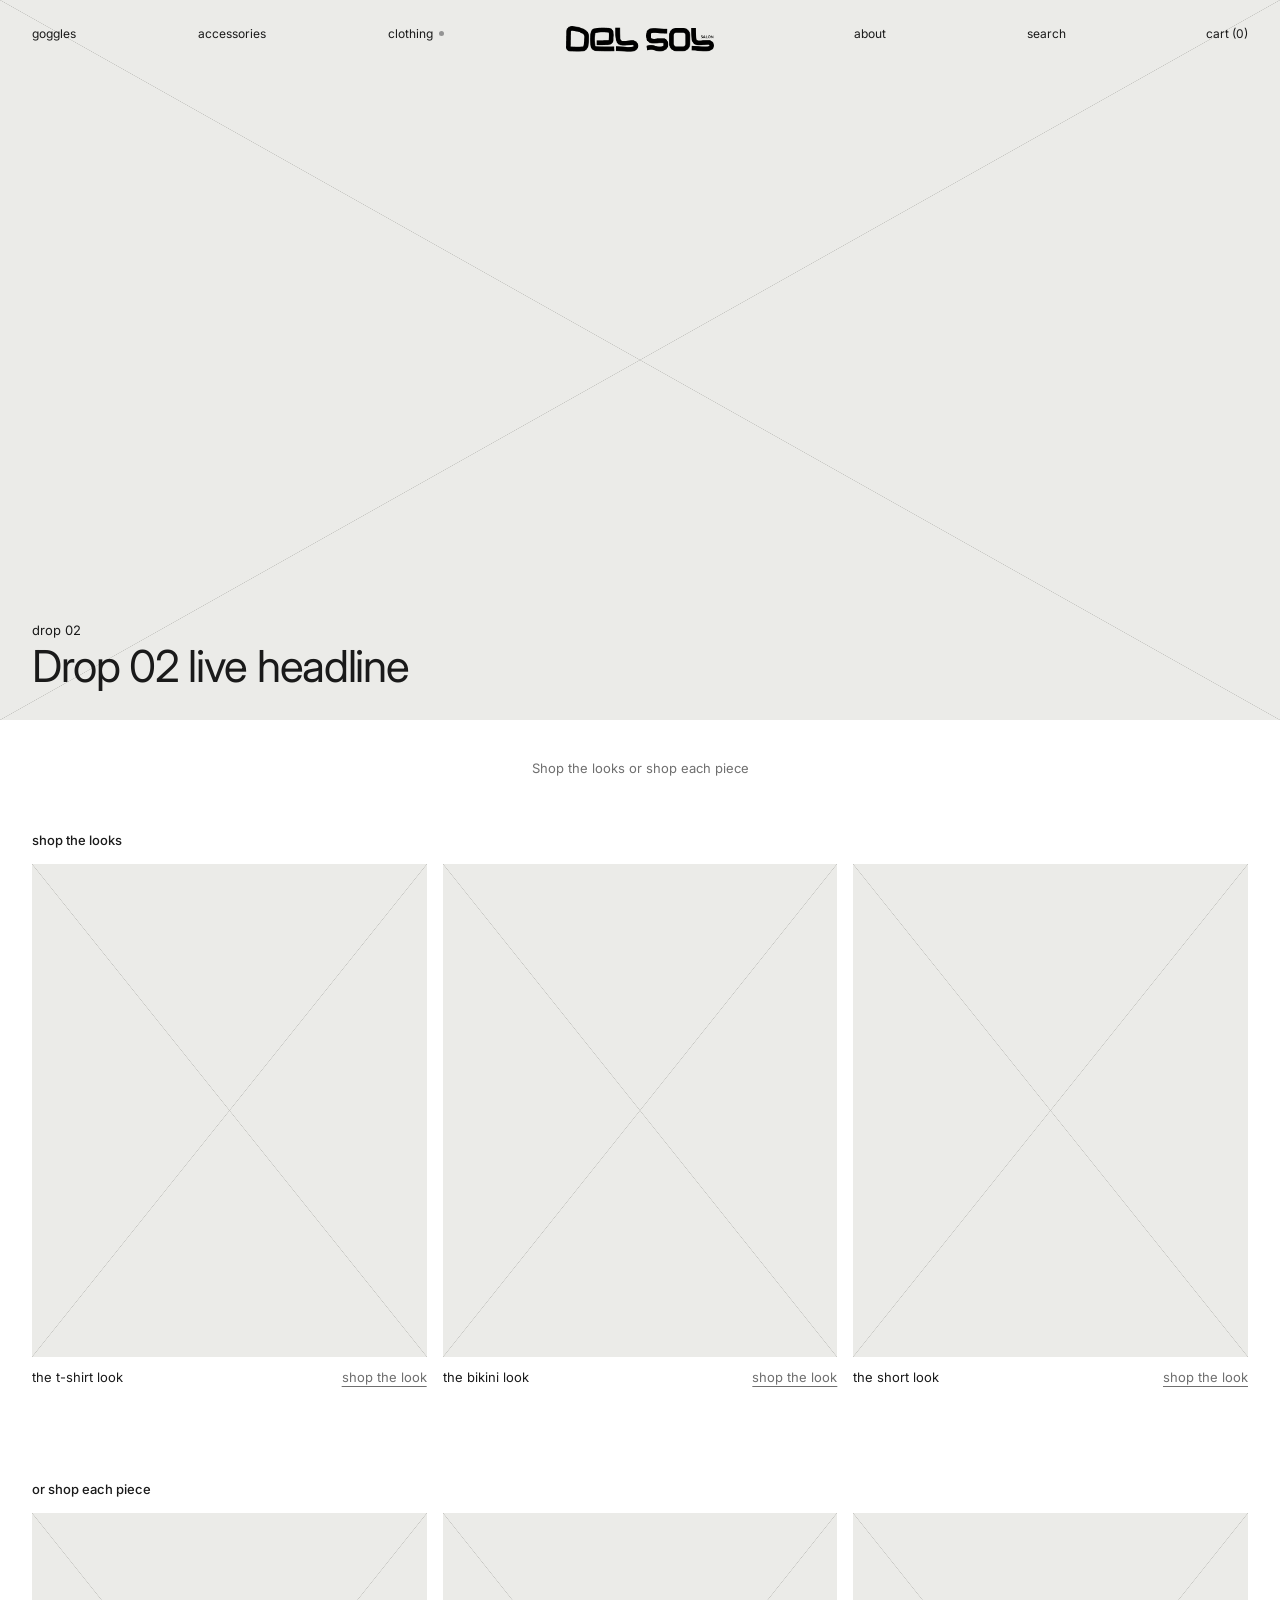
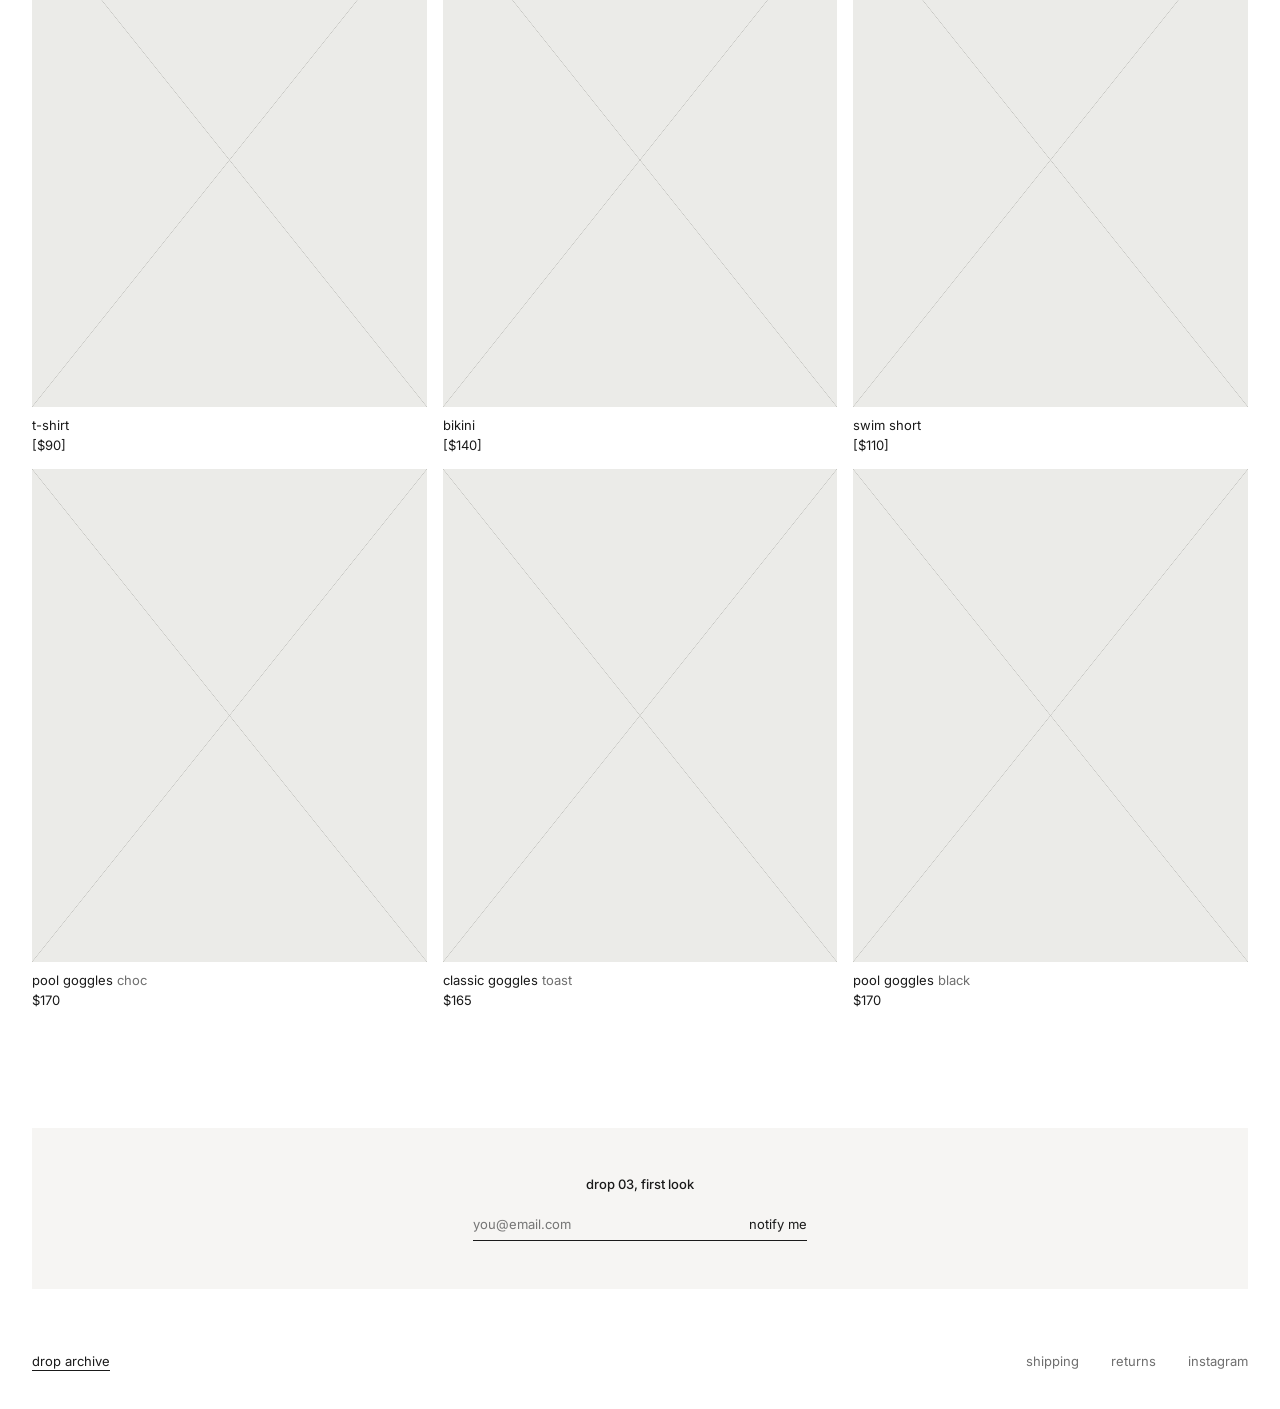
==== index.html @ ba8f9ead "Del Sol drop prototype Co-Authored-By: Claude Opus 5.5 <noreply@anthropic.com> Claude-Session: https" ====
<!doctype html>
<html lang="en">
<head>
<meta charset="utf-8">
<meta name="viewport" content="width=device-width, initial-scale=1">
<meta name="robots" content="noindex, nofollow">
<title>Del Sol · Drop 02</title>
<link rel="icon" href="logo.png">
<link href="https://fonts.googleapis.com/css2?family=Inter:wght@400;500&display=swap" rel="stylesheet">
<link rel="stylesheet" href="site.css">
</head>
<body>
<div class="gate"><img src="logo.png" alt="Del Sol"><span>view on desktop</span></div>
<div class="site" style="position: relative">

<header class="over">
<div class="nav">
<div class="side">
<div class="dd"><button type="button" aria-expanded="false">goggles</button>
<div class="menu"><span>all</span><span>classic</span><span>pool</span><span>surf</span></div></div>
<span>accessories</span>
<div class="dd"><button type="button" aria-expanded="false">clothing <span class="dot"></span></button>
<div class="menu"><a href="index.html">drop 02 <span class="muted">live now</span></a><span class="inactive" aria-disabled="true">drop 01</span><a href="archive.html">archive</a></div></div>
<span aria-hidden="true"></span>
</div>
<span class="logo"><img src="logo.png" alt="Del Sol"></span>
<div class="side"><span aria-hidden="true"></span><span>about</span><span>search</span><span>cart (<span data-bag>0</span>)</span></div>
</div>
</header>

<main>
<section style="position: relative">
<div class="ph" style="height: 720px"></div>
<div style="position: absolute; left: 32px; bottom: 32px; display: flex; flex-direction: column; gap: 6px">
<span>drop 02</span>
<span style="font-size: 44px; letter-spacing: -0.03em; line-height: 1">Drop 02 live headline</span>
</div>
</section>

<p class="muted" style="text-align: center; margin: 40px 16px 56px">Shop the looks or shop each piece</p>

<section class="pad">
<h2 style="margin-bottom: 16px">shop the looks</h2>
<div class="grid3">
<a href="look.html" class="card" style="gap: 8px"><div class="ph" style="aspect-ratio: 4 / 5"></div><div class="row" style="margin-top: 4px"><span>the t-shirt look</span><span class="muted u">shop the look</span></div></a>
<a href="look.html" class="card" style="gap: 8px"><div class="ph" style="aspect-ratio: 4 / 5"></div><div class="row" style="margin-top: 4px"><span>the bikini look</span><span class="muted u">shop the look</span></div></a>
<a href="look.html" class="card" style="gap: 8px"><div class="ph" style="aspect-ratio: 4 / 5"></div><div class="row" style="margin-top: 4px"><span>the short look</span><span class="muted u">shop the look</span></div></a>
</div>
</section>

<section class="pad" style="padding-top: 96px">
<h2 style="margin-bottom: 16px">or shop each piece</h2>
<div class="grid3">
<a href="piece.html" class="card"><div class="ph" style="aspect-ratio: 4 / 5; margin-bottom: 6px"></div><span>t-shirt</span><span>[$90]</span></a>
<a href="piece.html" class="card"><div class="ph" style="aspect-ratio: 4 / 5; margin-bottom: 6px"></div><span>bikini</span><span>[$140]</span></a>
<a href="piece.html" class="card"><div class="ph" style="aspect-ratio: 4 / 5; margin-bottom: 6px"></div><span>swim short</span><span>[$110]</span></a>
<a href="piece.html" class="card"><div class="ph" style="aspect-ratio: 4 / 5; margin-bottom: 6px"></div><span>pool goggles <span class="muted">choc</span></span><span>$170</span></a>
<a href="piece.html" class="card"><div class="ph" style="aspect-ratio: 4 / 5; margin-bottom: 6px"></div><span>classic goggles <span class="muted">toast</span></span><span>$165</span></a>
<a href="piece.html" class="card"><div class="ph" style="aspect-ratio: 4 / 5; margin-bottom: 6px"></div><span>pool goggles <span class="muted">black</span></span><span>$170</span></a>
</div>
</section>

<section class="signup" style="margin: 120px 32px 0">
<span style="font-weight: 500">drop 03, first look</span>
<form data-notify>
<input type="email" aria-label="email" placeholder="you@email.com" required>
<button type="submit">notify me</button>
</form>
</section>
</main>

<footer>
<a href="archive.html" class="u">drop archive</a>
<div class="links"><span>shipping</span><span>returns</span><span>instagram</span></div>
</footer>
</div>
<script src="site.js"></script>
</body>
</html>
---- site.css ----
*{box-sizing:border-box}
[hidden]{display:none !important}
body{margin:0;background:#ffffff;font-family:Inter,system-ui,sans-serif;font-size:13px;color:#1a1a1a}
a{color:#1a1a1a;text-decoration:none}a:hover{color:#6f6f6f}
button{font:inherit;color:inherit;background:none;border:0;padding:0;cursor:pointer}
h2{font-size:13px;font-weight:500;margin:0}
.muted{color:#6f6f6f}
.inactive{color:#8a8a8a;cursor:not-allowed}
.u{text-decoration:underline;text-underline-offset:4px}

/* desktop-only gate */
.gate{display:none;min-height:100vh;flex-direction:column;align-items:center;justify-content:center;gap:20px;padding:24px;text-align:center}
.gate img{height:22px;width:auto}
@media (max-width:900px){.site{display:none}.gate{display:flex}}

/* placeholders: grey box with a cross */
.ph{display:block;background:linear-gradient(to top right,transparent calc(50% - .5px),#c4c4c0 50%,transparent calc(50% + .5px)),linear-gradient(to bottom right,transparent calc(50% - .5px),#c4c4c0 50%,transparent calc(50% + .5px)),#ebebe8}
.ph.dim{opacity:.7}

/* nav */
header{position:relative;z-index:5;font-size:12px}
header.over{position:absolute;top:0;left:0;right:0}
header.grey{background:#f6f5f3}
.nav{display:grid;grid-template-columns:minmax(0,1fr) auto minmax(0,1fr);align-items:start;padding:26px 32px}
.nav .side{display:flex;justify-content:space-between;align-items:flex-start}
.nav .logo{display:block;line-height:0}
.nav .logo img{height:26px;width:auto;display:block}
.dd{position:relative}
.dd>button{display:flex;align-items:center;gap:6px}
.dd .dot{width:5px;height:5px;border-radius:50%;background:#949494}
.dd .menu{display:none;position:absolute;top:100%;left:0;padding-top:6px;flex-direction:column;gap:4px;white-space:nowrap}
.dd.open .menu{display:flex}

/* layout */
.pad{padding-left:32px;padding-right:32px}
.grid3{display:grid;grid-template-columns:repeat(3,minmax(0,1fr));gap:16px}
.grid2{display:grid;grid-template-columns:repeat(2,minmax(0,1fr));gap:16px}
.card{display:flex;flex-direction:column;gap:4px}
footer{display:flex;justify-content:space-between;flex-wrap:wrap;gap:24px;padding:64px 32px 40px;color:#6f6f6f}
footer .links{display:flex;gap:32px}

/* sign-up */
.signup{background:#f6f5f3;display:flex;flex-direction:column;align-items:center;gap:16px;text-align:center;padding:48px 16px}
.signup form{display:flex;align-items:flex-end}
.signup input{font:inherit;width:260px;border:0;border-bottom:1px solid #1a1a1a;background:transparent;padding:8px 0;outline:none}
.signup button{padding:8px 0 8px 16px;border-bottom:1px solid #1a1a1a;white-space:nowrap}

/* product controls */
.row{display:flex;justify-content:space-between;align-items:center}
.sizes{display:flex;gap:8px}
.sizes button{padding:8px 6px;text-underline-offset:6px}
.sizes button[aria-pressed="true"]{text-decoration:underline}
.swatches{display:flex;gap:6px}
.swatches button{width:32px;height:32px;display:flex;align-items:center;justify-content:center}
.swatches span{width:16px;height:16px;display:block}
.swatches button[aria-pressed="true"] span{box-shadow:0 0 0 2px #fff,0 0 0 3px #1a1a1a}
.line-btn{border-bottom:1px solid #1a1a1a;padding:12px 0}
.solid-btn{height:48px;background:#3b2a20;color:#fff;width:100%}
.solid-btn:hover{background:#2c1f17}
.msg{color:#9a3b1e}
.msg.ok{color:#1a1a1a}
.option{display:flex;justify-content:space-between;align-items:center;min-height:48px;padding:0 16px;border:1px solid #dddddd;background:#fff;width:100%;text-align:left}
.option[aria-pressed="true"]{border-color:#1a1a1a}
details{border-top:1px solid #e4e4e4}
summary{cursor:pointer;padding:14px 0}
details p{margin:0 0 14px;color:#6f6f6f}

/* bag drawer */
.drawer{display:none;position:fixed;top:0;right:0;bottom:0;width:400px;background:#fff;border-left:1px solid #e4e4e4;box-shadow:-12px 0 32px rgba(0,0,0,.06);padding:24px 28px;flex-direction:column;gap:20px;z-index:20}
.drawer.open{display:flex}
.drawer .line{display:grid;grid-template-columns:72px minmax(0,1fr) auto;gap:14px;padding-bottom:16px;border-bottom:1px solid #eee}
.drawer .line .ph{height:90px}
.drawer .foot{margin-top:auto;display:flex;flex-direction:column;gap:12px}
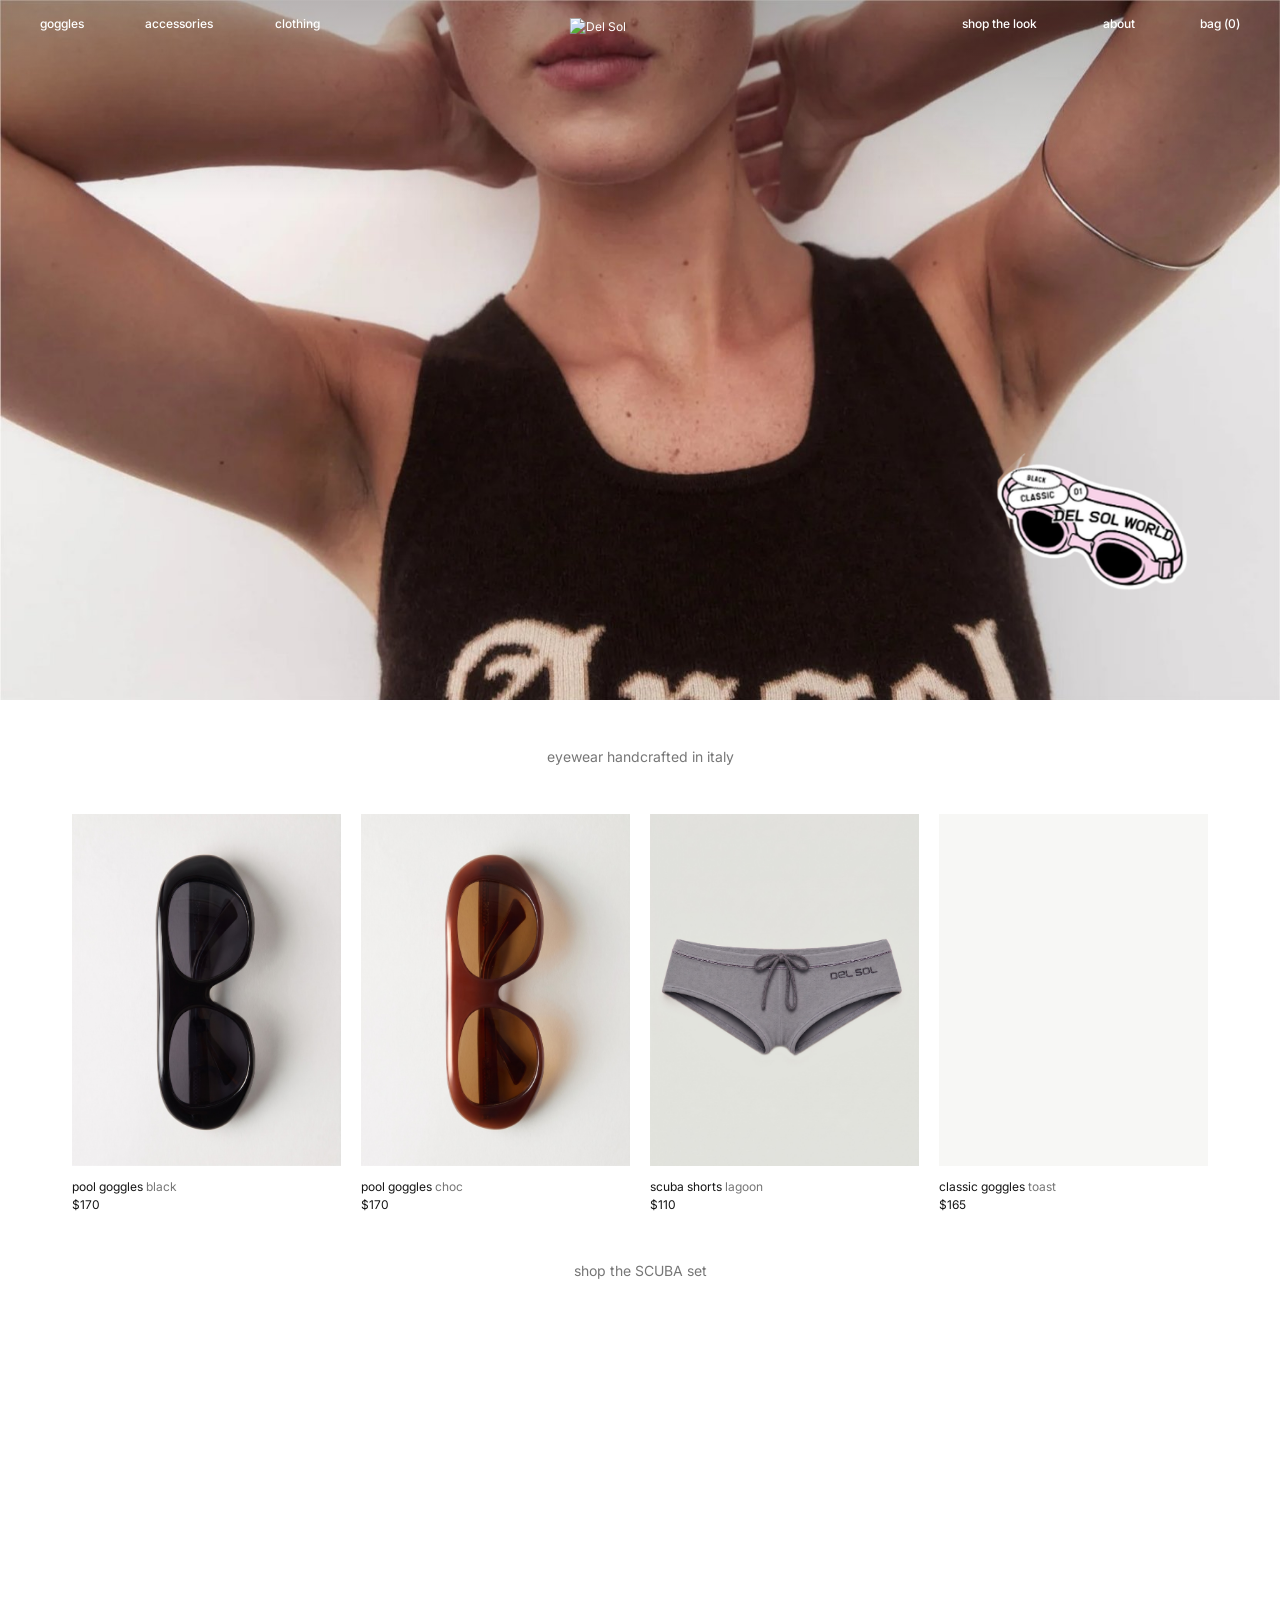
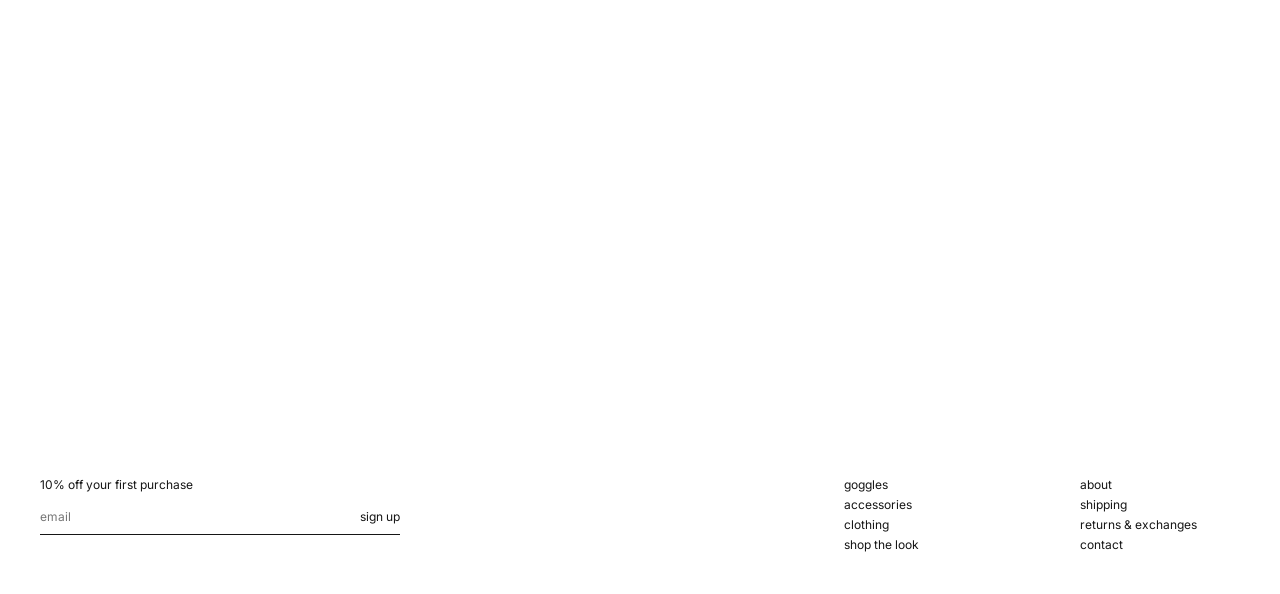
==== commit d1a3a03e: "Del Sol website prototype for review Replaces the drop prototype at the root with the full site prot" ====
--- a/index.html
+++ b/index.html
@@ -1,79 +1,77 @@
 <!doctype html>
 <html lang="en">
 <head>
-<meta charset="utf-8">
-<meta name="viewport" content="width=device-width, initial-scale=1">
-<meta name="robots" content="noindex, nofollow">
-<title>Del Sol · Drop 02</title>
-<link rel="icon" href="logo.png">
-<link href="https://fonts.googleapis.com/css2?family=Inter:wght@400;500&display=swap" rel="stylesheet">
-<link rel="stylesheet" href="site.css">
+  <meta charset="utf-8">
+  <meta name="viewport" content="width=device-width, initial-scale=1">
+  <meta name="robots" content="noindex, nofollow">
+  <title>Del Sol · Prototype</title>
+  <!-- Black mark on light browser tabs, white on dark. -->
+  <link rel="icon" type="image/svg+xml" href="assets/favicon-black.svg">
+  <link rel="icon" type="image/svg+xml" href="assets/favicon-black.svg" media="(prefers-color-scheme: light)">
+  <link rel="icon" type="image/svg+xml" href="assets/favicon-white.svg" media="(prefers-color-scheme: dark)">
+  <link rel="preconnect" href="https://fonts.googleapis.com">
+  <link rel="preconnect" href="https://fonts.gstatic.com" crossorigin>
+  <link href="https://fonts.googleapis.com/css2?family=Inter:wght@400;500&display=swap" rel="stylesheet">
+  <link rel="stylesheet" href="styles.css?v=53">
 </head>
 <body>
-<div class="gate"><img src="logo.png" alt="Del Sol"><span>view on desktop</span></div>
-<div class="site" style="position: relative">
+  <header class="site-header" id="header">
+    <nav class="nav-desktop" aria-label="Main">
+      <div class="nav-left">
+        <div class="nav-dropdown">
+          <a href="#/shop/goggles" class="nav-link">goggles</a>
+          <div class="dropdown-list">
+            <a href="#/shop/goggles">all</a>
+            <a href="#/shop/pool">pool</a>
+            <a href="#/shop/classic">classic</a>
+          </div>
+        </div>
+        <a href="#/shop/accessories" class="nav-link">accessories</a>
+        <a href="#/shop/clothing" class="nav-link">clothing</a>
+      </div>
+      <a href="#/" class="logo" aria-label="Del Sol home"><img class="logo-light" src="https://delsol-salon.com/cdn/shop/files/LogoFFFFFF.png?width=500" alt="Del Sol"><img class="logo-dark" src="https://delsol-salon.com/cdn/shop/t/40/assets/logo.png?width=500" alt="Del Sol"></a>
+      <div class="nav-right">
+        <a href="#/shop/looks" class="nav-link">shop the look</a>
+        <a href="#/about" class="nav-link">about</a>
+        <button class="nav-link cart-toggle" type="button">bag (<span class="cart-count">0</span>)</button>
+      </div>
+    </nav>
+    <nav class="nav-mobile" aria-label="Main">
+      <a href="#/" class="logo" aria-label="Del Sol home"><img class="logo-light" src="https://delsol-salon.com/cdn/shop/files/LogoFFFFFF.png?width=500" alt="Del Sol"><img class="logo-dark" src="https://delsol-salon.com/cdn/shop/t/40/assets/logo.png?width=500" alt="Del Sol"></a>
+      <div class="nav-mobile-right">
+        <button class="nav-link menu-toggle" type="button" aria-expanded="false">menu</button>
+        <button class="nav-link cart-toggle" type="button">bag (<span class="cart-count">0</span>)</button>
+      </div>
+      <div class="mobile-menu" id="mobile-menu">
+        <a href="#/shop/goggles" class="strong">goggles</a>
+        <a href="#/shop/goggles">all</a>
+        <a href="#/shop/pool">pool</a>
+        <a href="#/shop/classic">classic</a>
+        <a href="#/shop/accessories" class="strong">accessories</a>
+        <a href="#/shop/clothing" class="strong">clothing</a>
+        <a href="#/shop/looks" class="strong">shop the look</a>
+        <a href="#/about" class="strong">about</a>
+      </div>
+    </nav>
+  </header>
 
-<header class="over">
-<div class="nav">
-<div class="side">
-<div class="dd"><button type="button" aria-expanded="false">goggles</button>
-<div class="menu"><span>all</span><span>classic</span><span>pool</span><span>surf</span></div></div>
-<span>accessories</span>
-<div class="dd"><button type="button" aria-expanded="false">clothing <span class="dot"></span></button>
-<div class="menu"><a href="index.html">drop 02 <span class="muted">live now</span></a><span class="inactive" aria-disabled="true">drop 01</span><a href="archive.html">archive</a></div></div>
-<span aria-hidden="true"></span>
-</div>
-<span class="logo"><img src="logo.png" alt="Del Sol"></span>
-<div class="side"><span aria-hidden="true"></span><span>about</span><span>search</span><span>cart (<span data-bag>0</span>)</span></div>
-</div>
-</header>
+  <main id="app"></main>
 
-<main>
-<section style="position: relative">
-<div class="ph" style="height: 720px"></div>
-<div style="position: absolute; left: 32px; bottom: 32px; display: flex; flex-direction: column; gap: 6px">
-<span>drop 02</span>
-<span style="font-size: 44px; letter-spacing: -0.03em; line-height: 1">Drop 02 live headline</span>
-</div>
-</section>
+  <footer class="site-footer">
+    <form class="newsletter" id="newsletter">
+      <label for="email">10% off your first purchase</label>
+      <div class="email-field"><input id="email" type="email" placeholder="email" autocomplete="off"><button type="submit">sign up</button></div>
+    </form>
+    <div class="footer-links">
+      <div><a href="#/shop/goggles">goggles</a><a href="#/shop/accessories">accessories</a><a href="#/shop/clothing">clothing</a><a href="#/shop/looks">shop the look</a></div>
+      <div><a href="#/about">about</a><a href="#/about">shipping</a><a href="#/about">returns &amp; exchanges</a><a href="#/about">contact</a></div>
+    </div>
+  </footer>
 
-<p class="muted" style="text-align: center; margin: 40px 16px 56px">Shop the looks or shop each piece</p>
+  <div class="drawer-scrim" id="scrim"></div>
+  <aside class="cart-drawer" id="cart" aria-label="Cart" aria-hidden="true"></aside>
+  <div class="toast" id="toast" role="status"></div>
 
-<section class="pad">
-<h2 style="margin-bottom: 16px">shop the looks</h2>
-<div class="grid3">
-<a href="look.html" class="card" style="gap: 8px"><div class="ph" style="aspect-ratio: 4 / 5"></div><div class="row" style="margin-top: 4px"><span>the t-shirt look</span><span class="muted u">shop the look</span></div></a>
-<a href="look.html" class="card" style="gap: 8px"><div class="ph" style="aspect-ratio: 4 / 5"></div><div class="row" style="margin-top: 4px"><span>the bikini look</span><span class="muted u">shop the look</span></div></a>
-<a href="look.html" class="card" style="gap: 8px"><div class="ph" style="aspect-ratio: 4 / 5"></div><div class="row" style="margin-top: 4px"><span>the short look</span><span class="muted u">shop the look</span></div></a>
-</div>
-</section>
-
-<section class="pad" style="padding-top: 96px">
-<h2 style="margin-bottom: 16px">or shop each piece</h2>
-<div class="grid3">
-<a href="piece.html" class="card"><div class="ph" style="aspect-ratio: 4 / 5; margin-bottom: 6px"></div><span>t-shirt</span><span>[$90]</span></a>
-<a href="piece.html" class="card"><div class="ph" style="aspect-ratio: 4 / 5; margin-bottom: 6px"></div><span>bikini</span><span>[$140]</span></a>
-<a href="piece.html" class="card"><div class="ph" style="aspect-ratio: 4 / 5; margin-bottom: 6px"></div><span>swim short</span><span>[$110]</span></a>
-<a href="piece.html" class="card"><div class="ph" style="aspect-ratio: 4 / 5; margin-bottom: 6px"></div><span>pool goggles <span class="muted">choc</span></span><span>$170</span></a>
-<a href="piece.html" class="card"><div class="ph" style="aspect-ratio: 4 / 5; margin-bottom: 6px"></div><span>classic goggles <span class="muted">toast</span></span><span>$165</span></a>
-<a href="piece.html" class="card"><div class="ph" style="aspect-ratio: 4 / 5; margin-bottom: 6px"></div><span>pool goggles <span class="muted">black</span></span><span>$170</span></a>
-</div>
-</section>
-
-<section class="signup" style="margin: 120px 32px 0">
-<span style="font-weight: 500">drop 03, first look</span>
-<form data-notify>
-<input type="email" aria-label="email" placeholder="you@email.com" required>
-<button type="submit">notify me</button>
-</form>
-</section>
-</main>
-
-<footer>
-<a href="archive.html" class="u">drop archive</a>
-<div class="links"><span>shipping</span><span>returns</span><span>instagram</span></div>
-</footer>
-</div>
-<script src="site.js"></script>
+  <script src="app.js?v=45"></script>
 </body>
 </html>
--- a/styles.css
+++ b/styles.css
@@ -0,0 +1,617 @@
+:root {
+  --ink: #161616;
+  --grey: #767676;
+  --line: #E2E2E0;
+  --tile: #F7F7F5;
+  --plaster: #ECECEA;
+  --white: #FFFFFF;
+  --pad: 40px;
+}
+
+* { box-sizing: border-box; margin: 0; padding: 0; }
+html { -webkit-text-size-adjust: 100%; }
+body {
+  font-family: Inter, "Helvetica Neue", Arial, sans-serif;
+  font-size: 12px;
+  line-height: 18px;
+  color: var(--ink);
+  background: var(--white);
+  -webkit-font-smoothing: antialiased;
+}
+a { color: inherit; text-decoration: none; }
+button { font: inherit; color: inherit; background: none; border: 0; cursor: pointer; }
+img { display: block; max-width: 100%; }
+.muted { color: var(--grey); }
+.caps { letter-spacing: 0.02em; }
+.strong { font-weight: 500; }
+
+/* ---------- Header ---------- */
+.site-header { position: fixed; top: 0; left: 0; right: 0; z-index: 30; color: var(--ink); background: rgba(255,255,255,.45); -webkit-backdrop-filter: blur(12px) saturate(1.4); backdrop-filter: blur(12px) saturate(1.4); transition: background-color .25s ease, color .25s ease; }
+.site-header.over-hero { background: transparent; -webkit-backdrop-filter: none; backdrop-filter: none; color: var(--white); }
+main { padding-top: 76px; }
+body.is-home main { padding-top: 0; }
+.nav-desktop:has(.nav-dropdown:hover), .nav-desktop:has(.nav-dropdown:focus-within) { height: 136px; }
+.logo-light { display: none; }
+.over-hero .logo-light { display: block; }
+.over-hero .logo-dark { display: none; }
+
+.nav-desktop { position: relative; height: 76px; padding: 0 var(--pad); display: flex; align-items: flex-start; justify-content: space-between; }
+.nav-left, .nav-right { display: flex; align-items: flex-start; padding-top: var(--nav-text-top, 15px); }
+.nav-left { gap: clamp(32px, calc(9.4vw - 59px), 76px); }
+.nav-right { gap: clamp(40px, 5.1vw, 74px); }
+.nav-link { font-weight: 500; white-space: nowrap; }
+
+.nav-desktop .logo { position: absolute; left: 50%; top: 18px; transform: translateX(-50%); width: clamp(140px, 11vw, 160px); }
+.nav-desktop .logo img, .nav-mobile .logo img { width: 100%; height: auto; }
+.nav-dropdown { position: relative; }
+.dropdown-list { display: flex; flex-direction: column; gap: 2px; padding-top: 2px; max-height: 0; overflow: hidden; opacity: 0; transition: opacity .2s ease, max-height .25s ease; }
+.nav-dropdown:hover .dropdown-list, .nav-dropdown:focus-within .dropdown-list, .dropdown-open .dropdown-list { max-height: 120px; opacity: 1; }
+
+.nav-mobile { display: none; }
+
+/* ---------- Home ---------- */
+.hero { position: relative; aspect-ratio: 1440 / 788; max-height: 100vh; width: 100%; overflow: hidden; background: var(--plaster); }
+.hero img.hero-img, .hero picture img { width: 100%; height: 100%; object-fit: cover; }
+.hero::before { content: ""; position: absolute; inset: 0 0 auto 0; height: 200px; background: linear-gradient(180deg, rgba(0,0,0,.26), rgba(0,0,0,0)); z-index: 1; pointer-events: none; }
+.sticker { position: absolute; z-index: 2; left: 78.3%; top: 64.2%; width: 15%; max-width: 216px; }
+
+.statement { text-align: center; color: var(--grey); padding: 48px 16px; }
+.statement a { color: var(--grey); }
+.statement a:hover { color: var(--ink); }
+
+.grid-4 { display: grid; grid-template-columns: repeat(4, minmax(0, 1fr)); gap: 20px; padding: 0 72px; }
+.tile { display: flex; flex-direction: column; gap: 12px; }
+.tile-img { position: relative; aspect-ratio: 309 / 404; background: var(--tile); overflow: hidden; }
+.tile-img img { width: 100%; height: 100%; object-fit: cover; transition: opacity .3s ease; }
+.tile-img .alt { position: absolute; inset: 0; opacity: 0; }
+.tile:hover .tile-img .alt { opacity: 1; }
+.tile-img.pair { display: flex; }
+.tile-img.pair img { width: 50%; }
+.tile-img img.contain { object-fit: contain; background: #F8F8F8; }
+.tile-caption { display: flex; flex-direction: column; line-height: 18px; }
+.campaign { width: 100%; height: min(52.8vw, 760px); object-fit: cover; object-position: 50% 2%; background: var(--plaster); }
+
+/* ---------- Collection ---------- */
+.collection-head { position: relative; height: 168px; padding: 0 var(--pad); }
+.collection-title { position: absolute; left: 48.6%; top: 44px; }
+.filters { position: absolute; right: var(--pad); top: 112px; display: flex; gap: 28px; color: var(--grey); }
+.filters a.active { color: var(--ink); font-weight: 500; }
+.filters a:hover { color: var(--ink); }
+.grid-3 { display: grid; grid-template-columns: repeat(3, minmax(0, 1fr)); column-gap: 48px; row-gap: 64px; padding: 0 var(--pad); }
+.grid-3 .tile-img { aspect-ratio: 421 / 530; }
+.empty { padding: 40px var(--pad); color: var(--grey); }
+
+/* ---------- Product ---------- */
+.stage { display: grid; grid-template-columns: minmax(0, 1fr) 130px 322px; column-gap: 24px; padding: 0 var(--pad); }
+.main-img { aspect-ratio: 4 / 5; background: var(--tile); overflow: hidden; }
+.main-img img { width: 100%; height: 100%; object-fit: cover; }
+.main-img img.contain { object-fit: contain; background: #F8F8F8; }
+.thumbs { display: flex; flex-direction: column; gap: 16px; }
+.thumbs button { aspect-ratio: 130 / 163; background: var(--tile); overflow: hidden; outline: 1px solid transparent; outline-offset: 2px; }
+.thumbs button.active { outline-color: var(--ink); }
+.thumbs img { width: 100%; height: 100%; object-fit: cover; }
+.info { display: flex; flex-direction: column; justify-content: center; gap: 28px; padding-left: 22px; }
+.info-block { display: flex; flex-direction: column; }
+.option { display: flex; flex-direction: column; gap: 10px; }
+.swatches { display: flex; gap: 10px; flex-wrap: wrap; }
+.swatch { display: flex; flex-direction: column; gap: 6px; width: 76px; }
+.swatch img { width: 100%; aspect-ratio: 76 / 96; object-fit: cover; background: var(--tile); }
+.swatch::after { content: ""; height: 1px; background: transparent; transition: background .2s ease; }
+.swatch.active::after { background: var(--ink); }
+.swatch:hover img { opacity: .8; }
+.swatches.small .swatch { width: 66px; }
+.sizes { display: flex; gap: 8px; }
+.size { width: 44px; height: 36px; border: 1px solid var(--line); display: flex; align-items: center; justify-content: center; }
+.size:hover { border-color: var(--ink); }
+.size.active { background: var(--ink); border-color: var(--ink); color: var(--white); }
+.btn { display: flex; align-items: center; justify-content: center; height: 33px; width: 100%; max-width: 300px; background: var(--ink); color: var(--white); font-weight: 500; transition: opacity .2s ease; }
+.btn:hover { opacity: .85; }
+.details { max-width: 300px; border-top: 1px solid var(--line); }
+.details details { border-bottom: 1px solid var(--line); }
+.details summary { list-style: none; display: flex; justify-content: space-between; padding: 12px 0; cursor: pointer; }
+.details summary::-webkit-details-marker { display: none; }
+.details summary::after { content: "+"; }
+.details details[open] summary::after { content: "–"; }
+.details p { padding: 0 0 14px; color: var(--grey); }
+.save { color: var(--grey); }
+.strike { color: var(--grey); text-decoration: line-through; }
+
+.complete { padding: 88px var(--pad) 0; display: flex; flex-direction: column; gap: 32px; }
+.complete .label { text-align: center; color: var(--grey); }
+.worn-pair { display: grid; grid-template-columns: 1fr 1fr; gap: 20px; }
+.worn-pair > img { width: 100%; aspect-ratio: 670 / 840; object-fit: cover; object-position: 50% 8%; background: var(--plaster); }
+.underline { text-decoration: underline; text-underline-offset: 3px; text-align: center; }
+
+/* ---------- Look ---------- */
+.look-stage { display: grid; grid-template-columns: minmax(0, 1fr) 322px; column-gap: 24px; padding: 0 var(--pad); }
+
+/* ---------- About ---------- */
+.about { display: grid; grid-template-columns: minmax(0, 760fr) minmax(0, 400fr); column-gap: 120px; padding: 0 var(--pad); align-items: center; }
+.about img { width: 100%; aspect-ratio: 760 / 950; object-fit: cover; object-position: 50% 6%; background: var(--plaster); }
+.about-copy { display: flex; flex-direction: column; gap: 18px; line-height: 20px; padding-bottom: 8px; max-width: 400px; }
+
+/* ---------- Footer ---------- */
+.site-footer { display: flex; justify-content: space-between; align-items: flex-start; padding: 72px var(--pad) 40px; }
+.newsletter { display: flex; flex-direction: column; gap: 14px; width: 360px; }
+.email-field { display: flex; justify-content: space-between; border-bottom: 1px solid var(--ink); padding-bottom: 8px; }
+.email-field input { font: inherit; color: var(--ink); border: 0; outline: 0; flex: 1; background: transparent; }
+.email-field input::placeholder { color: var(--grey); }
+.footer-links { display: flex; gap: 96px; }
+.footer-links div { display: flex; flex-direction: column; gap: 2px; width: 140px; }
+.footer-links div:last-child { width: 160px; }
+.footer-links a:hover { opacity: .6; }
+
+/* ---------- Cart ---------- */
+.drawer-scrim { position: fixed; inset: 0; background: rgba(255,255,255,.45); -webkit-backdrop-filter: blur(12px) saturate(1.4); backdrop-filter: blur(12px) saturate(1.4); opacity: 0; pointer-events: none; transition: opacity .3s ease; z-index: 40; }
+.cart-drawer { position: fixed; top: 0; right: 0; bottom: 0; width: 520px; max-width: 100%; background: var(--white); z-index: 50; transform: translateX(100%); transition: transform .35s cubic-bezier(.2,.8,.2,1); display: flex; flex-direction: column; justify-content: space-between; padding: 32px var(--pad) var(--pad); }
+.cart-open .drawer-scrim { opacity: 1; pointer-events: auto; }
+.cart-open .cart-drawer { transform: none; }
+.cart-top { display: flex; flex-direction: column; gap: 32px; overflow-y: auto; min-height: 0; }
+.cart-header { display: flex; justify-content: space-between; }
+.cart-line { display: flex; gap: 20px; padding-bottom: 24px; border-bottom: 1px solid var(--line); }
+.cart-imgs { display: flex; width: 176px; flex-shrink: 0; }
+.cart-imgs img { width: 88px; height: 128px; object-fit: cover; background: var(--tile); }
+.cart-imgs img.contain { object-fit: contain; background: #F8F8F8; }
+.cart-imgs img.model { object-position: 50% 58%; background: #DEDEDC; }
+.cart-details { display: flex; flex-direction: column; justify-content: space-between; flex: 1; min-width: 0; }
+.qty-row { display: flex; justify-content: space-between; align-items: center; }
+.qty { display: flex; gap: 14px; align-items: center; }
+.qty button { width: 20px; color: var(--grey); }
+.qty button:hover { color: var(--ink); }
+.remove { color: var(--grey); text-decoration: underline; text-underline-offset: 3px; }
+.cart-bottom { display: flex; flex-direction: column; gap: 16px; padding-top: 24px; }
+.cart-total { display: flex; justify-content: space-between; font-weight: 500; }
+.progress { height: 2px; background: var(--line); }
+.progress span { display: block; height: 100%; background: var(--ink); transition: width .4s ease; }
+.cart-bottom .btn { max-width: none; }
+.cart-empty { color: var(--grey); }
+.cart-empty a { color: var(--ink); text-decoration: underline; text-underline-offset: 3px; }
+
+.toast { position: fixed; left: 50%; bottom: 24px; transform: translate(-50%, 20px); background: var(--ink); color: var(--white); padding: 10px 18px; opacity: 0; pointer-events: none; transition: opacity .25s ease, transform .25s ease; z-index: 60; }
+.toast.show { opacity: 1; transform: translate(-50%, 0); }
+
+/* ---------- Mobile ---------- */
+@media (max-width: 1000px) {
+  :root { --pad: 16px; }
+  .nav-desktop { display: none; }
+  .nav-mobile { display: flex; position: relative; height: 58px; padding: 0 16px; justify-content: space-between; align-items: flex-start; }
+  .nav-mobile .logo { width: 104px; margin-top: 16px; }
+  .nav-mobile .logo img { object-position: 0 50%; }
+  .nav-mobile-right { display: flex; gap: 22px; padding-top: var(--nav-text-top-m, 13px); }
+  .mobile-menu { position: absolute; right: 16px; top: 40px; display: none; flex-direction: column; align-items: flex-end; gap: 1px; padding: 8px 0 16px 24px; }
+  .site-header:not(.over-hero) .mobile-menu { background: var(--white); left: 0; right: 0; padding: 8px 16px 20px; border-bottom: 1px solid var(--line); }
+  .menu-open .mobile-menu { display: flex; }
+
+  .hero { aspect-ratio: 390 / 564; max-height: none; }
+  .hero::before { height: 320px; background: linear-gradient(180deg, rgba(0,0,0,.5), rgba(0,0,0,.32) 60%, rgba(0,0,0,0)); }
+  .sticker { left: auto; right: 22px; top: auto; bottom: 30px; width: 132px; }
+  .statement { padding: 32px 16px; }
+  .grid-4, .grid-3 { grid-template-columns: 1fr 1fr; column-gap: 4px; row-gap: 24px; padding: 0; }
+  .grid-3 .tile-img, .grid-4 .tile-img { aspect-ratio: 193 / 252; }
+  .tile { gap: 8px; }
+  .tile-caption { padding: 0 8px; }
+  .campaign { height: auto; aspect-ratio: 390 / 488; object-position: 50% 0; }
+
+  .collection-head { height: auto; padding: 24px 16px 24px; display: flex; flex-direction: column; gap: 12px; }
+  .collection-title, .filters { position: static; }
+  .filters { overflow-x: auto; gap: 20px; white-space: nowrap; scrollbar-width: none; }
+
+  .stage, .look-stage { display: flex; flex-direction: column; padding: 0; }
+  .stage .main-img { display: none; }
+  .thumbs { flex-direction: row; overflow-x: auto; scroll-snap-type: x mandatory; gap: 4px; scrollbar-width: none; }
+  .thumbs button { flex: 0 0 87%; aspect-ratio: 340 / 440; scroll-snap-align: start; outline: 0; }
+  .info { padding: 24px 16px 8px; gap: 24px; }
+  .btn, .details { max-width: none; }
+  .swatches.small .swatch { width: 80px; }
+  .look-stage .goggle-swatches .swatch { width: calc((100% - 30px) / 4); }
+  .size { width: 48px; height: 44px; }
+  .complete { padding: 48px 0 0; gap: 20px; }
+  .worn-pair { gap: 4px; }
+
+  .about { display: flex; flex-direction: column; gap: 24px; padding: 0; }
+  .about-copy { padding: 0 16px; }
+
+  .site-footer { flex-direction: column; gap: 32px; padding: 48px 16px 40px; }
+  .newsletter { width: 100%; }
+  .footer-links { gap: 0; }
+  .footer-links div, .footer-links div:last-child { width: 50%; }
+
+  .cart-drawer { width: 100%; padding: 20px 16px 24px; }
+  .cart-imgs { width: 120px; }
+  .cart-imgs img { width: 60px; height: 88px; }
+  .cart-line { gap: 14px; }
+}
+
+/* ---------- Flat lay ---------- */
+.flatlay { position: relative; overflow: hidden; background: var(--plaster); }
+.flatlay img { width: 100%; height: 100%; object-fit: cover; }
+.tile-img .flatlay { position: absolute; inset: 0; }
+.worn-pair .flatlay { aspect-ratio: 670 / 840; }
+.look-board { aspect-ratio: 1014 / 1000; }
+.flatlay.placeholder { display: flex; flex-direction: column; align-items: center; justify-content: center; gap: 2px; text-align: center; padding: 24px; }
+@media (max-width: 1000px) {
+  .look-board { aspect-ratio: 390 / 460; }
+}
+
+/* ---------- Set page (Gimaguas-style look) ---------- */
+.look-page { display: grid; grid-template-columns: 1fr 1fr; align-items: start; }
+.look-gallery { position: relative; display: flex; flex-direction: column; }
+.look-shot { width: 100%; aspect-ratio: 720 / 964; }
+.look-shot.model { background: #DEDEDC; overflow: hidden; }
+.look-shot.model img { width: 100%; height: 100%; object-fit: cover; }
+.back-link { position: absolute; z-index: 1; left: 20px; top: 20px; text-decoration: underline; text-underline-offset: 3px; }
+.look-items { position: sticky; top: 76px; display: flex; flex-direction: column; gap: 20px; padding: 20px 74px 32px; }
+.look-title { color: var(--ink); }
+.look-item { display: grid; grid-template-columns: 132px minmax(0, 1fr); column-gap: 32px; }
+.look-item-img { display: block; aspect-ratio: 200 / 271; background: var(--tile); overflow: hidden; }
+.look-item-img img { width: 100%; height: 100%; object-fit: cover; }
+.look-item-img img.contain { object-fit: contain; background: #F8F8F8; }
+.look-item-img img.model { object-position: 50% 40%; background: #DEDEDC; }
+.look-item-info { display: flex; flex-direction: column; gap: 14px; }
+.opt-row { display: flex; justify-content: space-between; gap: 16px; }
+.inline-opts { display: flex; gap: 16px; }
+.inline-opts a, .inline-opts button { color: var(--grey); }
+.inline-opts a:hover, .inline-opts button:hover, .inline-opts .active { color: var(--ink); }
+.inline-opts .active { text-decoration: underline; text-underline-offset: 3px; }
+.add-link { align-self: flex-start; margin-top: auto; text-decoration: underline; text-underline-offset: 3px; }
+.add-link:hover { opacity: .6; }
+.look-bundle { display: flex; flex-direction: column; gap: 16px; border-top: 1px solid var(--line); padding-top: 24px; }
+.look-bundle-head { display: flex; justify-content: space-between; align-items: flex-start; gap: 16px; }
+.look-bundle .btn { max-width: none; }
+
+@media (max-width: 1000px) {
+  .look-page { display: flex; flex-direction: column; }
+  .look-gallery { flex-direction: row; overflow-x: auto; scroll-snap-type: x mandatory; gap: 4px; width: 100%; scrollbar-width: none; }
+  .look-shot { flex: 0 0 87%; scroll-snap-align: start; }
+  .back-link { left: 16px; top: 16px; position: absolute; }
+  .look-items { position: static; padding: 24px 16px 8px; gap: 24px; }
+  .look-item { grid-template-columns: 120px minmax(0, 1fr); column-gap: 16px; }
+  .inline-opts { gap: 12px; }
+}
+
+/* Set page rows, matched to the Gimaguas look rows */
+.look-items { gap: 28px; }
+.look-item { grid-template-columns: 200px minmax(0, 1fr); column-gap: 36px; }
+.look-item-info { gap: 0; }
+.look-item-info .info-block a, .look-item-info .info-block span { color: var(--ink); }
+.look-opts { display: flex; flex-direction: column; gap: 14px; margin-top: 28px; }
+.opt-row { align-items: center; }
+.inline-opts { gap: 22px; }
+.inline-opts a, .inline-opts button { color: var(--ink); padding-bottom: 3px; border-bottom: 2px solid transparent; text-decoration: none; }
+.inline-opts a:hover, .inline-opts button:hover { border-bottom-color: var(--line); }
+.inline-opts .active { text-decoration: none; border-bottom-color: var(--ink); }
+.swatch-opts { gap: 14px; }
+.chip { display: block; width: 16px; height: 16px; }
+.swatch-opts a, .swatch-opts button { padding-bottom: 4px; }
+.add-link { align-self: stretch; margin-top: 4px; text-align: center; text-decoration: none; padding: 6px 0 8px; border-bottom: 1px solid #BDBDBD; }
+.add-link:hover { opacity: 1; border-bottom-color: var(--ink); }
+@media (max-width: 1000px) {
+  .look-item { grid-template-columns: 120px minmax(0, 1fr); column-gap: 16px; }
+  .look-opts { margin-top: 16px; gap: 10px; }
+  .inline-opts { gap: 14px; }
+}
+.look-opts .opt-row { align-items: baseline; }
+.look-opts .swatch-opts { align-self: center; }
+
+/* Lighter selection lines, look switcher */
+.inline-opts a, .inline-opts button { padding-bottom: 2px; border-bottom-width: 1px; }
+.look-head { display: flex; justify-content: space-between; align-items: center; gap: 16px; }
+@media (max-width: 1000px) {
+  main { padding-top: 58px; }
+  body.is-home main { padding-top: 0; }
+  .site-header:not(.over-hero) .mobile-menu { background: transparent; border-bottom: 0; }
+  .menu-open:not(.over-hero) { background: rgba(255,255,255,.82); }
+  .menu-open:not(.over-hero) .nav-mobile { height: auto; padding-bottom: 20px; }
+  .menu-open:not(.over-hero) .mobile-menu { position: static; display: flex; align-items: flex-end; padding: 12px 0 0; width: 100%; }
+  .nav-mobile { flex-wrap: wrap; }
+}
+
+/* Set page right column, proportioned like the Gimaguas look page */
+@media (min-width: 1001px) {
+  .look-items { padding-left: 12%; padding-right: 18.5%; }
+  .look-item { grid-template-columns: 24% minmax(0, 1fr); column-gap: 7%; }
+}
+
+/* Complete the look: model-shot tiles with title and set price */
+.worn-pair .look-tile .tile-img { aspect-ratio: 670 / 840; }
+.worn-pair .look-tile .flatlay { position: absolute; inset: 0; }
+.worn-pair .look-tile .tile-caption { padding-top: 12px; }
+
+/* The looks: two large tiles, same size as complete the look */
+.looks-grid { padding: 0 var(--pad); }
+@media (max-width: 1000px) { .looks-grid { padding: 0; } }
+
+/* Product page: stacked images that scroll, details pinned beside them */
+.stage { grid-template-columns: minmax(0, 720px) minmax(0, 1fr); column-gap: 24px; align-items: start; }
+.stack { display: flex; flex-direction: column; gap: 4px; }
+.stack-img { aspect-ratio: 4 / 5; background: var(--tile); overflow: hidden; }
+.stack-img img { width: 100%; height: 100%; object-fit: cover; }
+.stage .info { position: sticky; top: 76px; height: calc(100vh - 76px); align-items: center; }
+.stage .info > * { width: 100%; max-width: 418px; }
+@media (max-width: 1000px) {
+  .stack { flex-direction: row; overflow-x: auto; scroll-snap-type: x mandatory; gap: 4px; scrollbar-width: none; }
+  .stack-img { flex: 0 0 87%; aspect-ratio: 340 / 440; scroll-snap-align: start; }
+  .stage .info { position: static; height: auto; align-items: stretch; }
+  .stage .info > * { max-width: none; }
+}
+
+/* Bag: one image per line; a set shows its look photo */
+.cart-imgs { width: 88px; }
+.cart-ph { width: 88px; height: 128px; background: var(--plaster); display: flex; align-items: center; justify-content: center; padding: 6px; text-align: center; font-size: 10px; line-height: 14px; color: var(--grey); }
+@media (max-width: 1000px) { .cart-imgs { width: 60px; } .cart-ph { width: 60px; height: 88px; } }
+
+/* ============ Full look page, matched to Paper v3 ============ */
+.look-v3 { display: grid; grid-template-columns: 1fr 1fr; align-items: start; }
+.v3-left { position: relative; }
+.v3-shot { position: relative; width: 100%; aspect-ratio: 720 / 964; background: var(--plaster); display: flex; align-items: center; justify-content: center; transition: background-color .9s ease; }
+.v3-shot.shot-pink { background: #EDE8E8; }
+.v3-shot.shot-lagoon { background: #E7E8E8; }
+.v3-shot-label { display: flex; flex-direction: column; align-items: center; gap: 2px; text-align: center; padding: 24px; }
+.v3-shot.is-swapping .v3-shot-label { animation: shotSwap .9s cubic-bezier(.2, .7, .2, 1) both; }
+.v3-shot.is-swapping::after { content: ''; position: absolute; inset: 0; background: var(--white, #fff); animation: shotVeil .9s ease both; pointer-events: none; }
+@keyframes shotSwap { from { opacity: 0; transform: translateY(6px); } to { opacity: 1; transform: none; } }
+@keyframes shotVeil { from { opacity: .55; } to { opacity: 0; } }
+
+.v3-right { display: flex; justify-content: center; padding: 20px 32px 32px; }
+.v3-panel { width: 100%; max-width: 503px; display: flex; flex-direction: column; gap: 36px; position: sticky; top: 76px; }
+.v3-title { font-weight: 600; color: var(--ink); }
+.v3-row { display: grid; grid-template-columns: 166px minmax(0, 1fr); column-gap: 28px; align-items: start; }
+.v3-row-img { display: block; aspect-ratio: 166 / 225; background: #F2F2F0; overflow: hidden; }
+.v3-row-img img { width: 100%; height: 100%; object-fit: cover; transition: transform 1.2s cubic-bezier(.2, .7, .2, 1), opacity .6s ease; }
+.v3-row-img:hover img { transform: scale(1.03); }
+.v3-row-info { display: flex; flex-direction: column; gap: 20px; min-width: 0; }
+.v3-row-info .info-block a, .v3-row-info .info-block span { color: var(--ink); }
+.v3-desc { padding-right: 32px; }
+.v3-opt { display: flex; justify-content: space-between; align-items: flex-start; gap: 10px; }
+.v3-text-opts { display: flex; gap: 22px; }
+.v3-text-opts button { position: relative; color: var(--ink); padding-bottom: 2px; }
+.v3-text-opts button::after { content: ''; position: absolute; left: 0; right: 0; bottom: 0; height: 1px; background: var(--ink); transform: scaleX(0); transform-origin: left; transition: transform .45s cubic-bezier(.2, .7, .2, 1); }
+
+.v3-text-opts button.active::after { transform: scaleX(1); opacity: 1; }
+.v3-swatches { display: flex; gap: 8px; }
+.v3-sw { display: flex; flex-direction: column; gap: 4px; width: 48px; }
+.v3-sw img { width: 48px; height: 60px; object-fit: cover; background: #F2F2F0; transition: opacity .3s ease; }
+.v3-sw::after { content: ''; display: block; height: 1px; background: var(--ink); transform: scaleX(0); transform-origin: left; transition: transform .45s cubic-bezier(.2, .7, .2, 1); }
+.v3-sw:hover::after { transform: scaleX(1); opacity: .3; }
+.v3-sw.active::after { transform: scaleX(1); opacity: 1; }
+.v3-sw:not(.active):hover img { opacity: .85; }
+.v3-row-info .add-link { align-self: stretch; margin-top: 0; text-align: center; padding: 6px 0 8px; border-bottom: 1px solid #BDBDBD; text-decoration: none; transition: border-color .3s ease; }
+.v3-row-info .add-link:hover { border-bottom-color: var(--ink); }
+.v3-bundle { display: flex; flex-direction: column; gap: 16px; }
+.v3-bundle-head { display: flex; justify-content: space-between; align-items: flex-start; gap: 16px; }
+.v3-bundle .btn { max-width: none; height: 36px; }
+
+@media (max-width: 1000px) {
+  .look-v3 { display: flex; flex-direction: column; align-items: stretch; }
+  .v3-shot { aspect-ratio: 390 / 460; }
+  .v3-right { padding: 24px 16px 8px; }
+  .v3-panel { position: static; gap: 24px; }
+  .v3-row { grid-template-columns: 120px minmax(0, 1fr); column-gap: 16px; }
+  .v3-row-info { gap: 14px; }
+  .v3-desc { display: none; }
+  .v3-text-opts { gap: 14px; }
+  .v3-sw, .v3-sw img { width: 40px; }
+  .v3-sw img { height: 50px; }
+}
+
+/* ============ Motion: quiet, editorial ============ */
+:root { --ease-out: cubic-bezier(.2, .7, .2, 1); }
+
+/* Nav arrives once, on first load: the logo settles, links follow left to right. */
+/* Uses 'translate', not 'transform', so the logo keeps its centring transform. */
+.site-header .logo, .site-header .nav-link { opacity: 0; translate: 0 -4px; transition: opacity .8s var(--ease-out), translate .8s var(--ease-out); }
+body.is-ready .site-header .logo, body.is-ready .site-header .nav-link { opacity: 1; translate: 0 0; }
+body.is-ready .site-header .logo { transition-delay: .05s; }
+body.is-ready .nav-left > :nth-child(1) .nav-link, body.is-ready .nav-left > .nav-link:nth-child(1) { transition-delay: .15s; }
+body.is-ready .nav-left > .nav-link:nth-child(2) { transition-delay: .22s; }
+body.is-ready .nav-left > .nav-link:nth-child(3) { transition-delay: .29s; }
+body.is-ready .nav-right > :nth-child(1) { transition-delay: .15s; }
+body.is-ready .nav-right > :nth-child(2) { transition-delay: .22s; }
+body.is-ready .nav-right > :nth-child(3) { transition-delay: .29s; }
+body.is-ready .nav-mobile .nav-link { transition-delay: .2s; }
+
+/* Nav link hover: a hairline draws in from the left. */
+/* Nav hover: a soft fade, no underline. */
+.nav-link, .dropdown-list a { transition: opacity .35s ease; }
+
+/* Page enter: content rises a few pixels and fades in, in reading order. */
+@keyframes enterUp { from { opacity: 0; transform: translateY(10px); } to { opacity: 1; transform: none; } }
+@keyframes enterFade { from { opacity: 0; } to { opacity: 1; } }
+#app.page-enter > * { animation: enterUp .9s var(--ease-out) both; }
+#app.page-enter > *:nth-child(2) { animation-delay: .08s; }
+#app.page-enter > *:nth-child(3) { animation-delay: .16s; }
+#app.page-enter > *:nth-child(n+4) { animation-delay: .24s; }
+#app.page-enter .look-v3, #app.page-enter .stage { animation: none; }
+#app.page-enter .v3-left, #app.page-enter .stack { animation: enterFade 1.1s ease both; }
+#app.page-enter .v3-panel > *, #app.page-enter .stage .info > * { animation: enterUp .9s var(--ease-out) both; }
+#app.page-enter .v3-panel > :nth-child(1), #app.page-enter .stage .info > :nth-child(1) { animation-delay: .1s; }
+#app.page-enter .v3-panel > :nth-child(2), #app.page-enter .stage .info > :nth-child(2) { animation-delay: .17s; }
+#app.page-enter .v3-panel > :nth-child(3), #app.page-enter .stage .info > :nth-child(3) { animation-delay: .24s; }
+#app.page-enter .v3-panel > :nth-child(4), #app.page-enter .stage .info > :nth-child(4) { animation-delay: .31s; }
+#app.page-enter .v3-panel > :nth-child(n+5), #app.page-enter .stage .info > :nth-child(n+5) { animation-delay: .38s; }
+#app.page-enter .grid-3 > .tile, #app.page-enter .looks-grid > .tile, #app.page-enter .worn-pair > .tile { animation: enterUp .9s var(--ease-out) both; }
+#app.page-enter .grid-3 > .tile:nth-child(3n+2) { animation-delay: .07s; }
+#app.page-enter .grid-3 > .tile:nth-child(3n) { animation-delay: .14s; }
+#app.page-enter .looks-grid > .tile:nth-child(2), #app.page-enter .worn-pair > .tile:nth-child(2) { animation-delay: .08s; }
+
+/* Images fade in once loaded. */
+#app img { transition: opacity .7s ease, transform 1.2s var(--ease-out); }
+#app img:not(.is-loaded) { opacity: 0; }
+#app .tile-img img.alt:not(.is-loaded) { opacity: 0; }
+
+/* Tile hover: the image eases in a touch. */
+.tile .tile-img > img:first-child { transition: opacity .7s ease, transform 1.4s var(--ease-out); }
+.tile:hover .tile-img > img:first-child { transform: scale(1.025); }
+.tile .flatlay.placeholder { transition: background-color .6s ease; }
+.tile:hover .flatlay.placeholder { background-color: #E6E6E3; }
+.tile-caption { transition: opacity .3s ease; }
+
+/* Buttons and bag. */
+.btn { transition: opacity .3s ease, background-color .3s ease; }
+.btn:hover { opacity: .82; }
+
+@media (prefers-reduced-motion: reduce) {
+  *, *::before, *::after { animation: none !important; transition: none !important; }
+  .site-header .logo, .site-header .nav-link, #app img:not(.is-loaded) { opacity: 1 !important; translate: none !important; }
+}
+
+/* Option changes: only the image on the left fades out and back in. */
+.v3-left, .stack { transition: opacity .38s ease; }
+.v3-left.is-fading, .stack.is-fading { opacity: 0; }
+
+/* Product page options, matched to the look page. */
+.stage .v3-opts { display: flex; flex-direction: column; gap: 20px; }
+.stage .v3-opt-swatch { align-items: flex-start; }
+@media (max-width: 1000px) {
+  .stage .v3-sw, .stage .v3-sw img { width: 48px; }
+  .stage .v3-sw img { height: 60px; }
+}
+
+/* ============ Matched to Paper (desktop 1440) ============ */
+/* Home: statement lines are 14px; sticker sits at 1120 / 510. */
+@media (min-width: 1001px) {
+  .statement { font-size: 14px; line-height: 18px; }
+  .sticker { left: 77.8%; top: 64.7%; }
+}
+
+/* Collection: just the filter row, centred in a 115px band. The page name stays for screen readers. */
+.collection-head { height: 115px; padding: 0 var(--pad); display: flex; align-items: center; justify-content: center; }
+.collection-head .collection-title { position: absolute; width: 1px; height: 1px; overflow: hidden; clip: rect(0 0 0 0); white-space: nowrap; }
+.collection-head .filters { position: static; }
+
+/* Mobile home: no dark scrim; the logo and menu sit dark on the photo, as in Paper. */
+@media (max-width: 1000px) {
+  .hero::before { display: none; }
+  .site-header.over-hero { color: var(--ink); }
+  .site-header.over-hero .logo-light { display: none; }
+  .site-header.over-hero .logo-dark { display: block; }
+  .collection-head { height: auto; padding: 24px 16px; justify-content: flex-start; }
+}
+
+/* Bag, matched to Paper: qty and price only; edit controls appear on hover. */
+.qty-edit { display: inline-flex; gap: 10px; opacity: 0; transition: opacity .25s ease; }
+.cart-line:hover .qty-edit, .qty-edit:focus-within { opacity: 1; }
+.cart-bottom { gap: 16px; }
+.cart-total { font-weight: 500; }
+@media (hover: none) { .qty-edit { opacity: 1; } }
+
+/* Mobile product page, matched to Paper: colour label above larger thumbnails. */
+@media (max-width: 1000px) {
+  .stage .v3-opt-swatch { flex-direction: column; gap: 10px; }
+  .stage .v3-sw, .stage .v3-sw img { width: 76px; }
+  .stage .v3-sw img { height: 96px; }
+}
+
+/* About, matched to Paper: a 760px image, 120px gap, 400px copy, centred against the image. */
+@media (min-width: 1001px) { .about { grid-template-columns: minmax(0, 760px) minmax(0, 400px); justify-content: start; } }
+
+/* About, matched to the updated Paper page: image flush left on half the page, copy centred in the other half. */
+@media (min-width: 1001px) {
+  .about { grid-template-columns: 1fr 1fr; column-gap: 0; padding: 0; justify-content: stretch; align-items: center; }
+  .about img { aspect-ratio: 720 / 950; }
+  .about-copy { justify-self: center; width: 400px; max-width: calc(100% - 80px); }
+}
+
+/* Collection filters: products fade out, then the new set rises in tile by tile. */
+.collection-head + * { transition: opacity .28s ease; }
+.collection-head + .is-fading { opacity: 0; }
+.products-enter > * { animation: enterUp .8s var(--ease-out) both; }
+.products-enter > :nth-child(2) { animation-delay: .06s; }
+.products-enter > :nth-child(3) { animation-delay: .12s; }
+.products-enter > :nth-child(4) { animation-delay: .18s; }
+.products-enter > :nth-child(5) { animation-delay: .24s; }
+.products-enter > :nth-child(n+6) { animation-delay: .3s; }
+
+/* Goggles dropdown: the list opens, then all / pool / classic fade in one after another. */
+.dropdown-list { opacity: 1; transition: max-height .45s var(--ease-out); }
+.dropdown-list a { opacity: 0; translate: 0 -3px; transition: opacity .45s ease, translate .45s var(--ease-out); }
+.nav-dropdown:hover .dropdown-list a, .nav-dropdown:focus-within .dropdown-list a, .dropdown-open .dropdown-list a { opacity: 1; translate: 0 0; }
+.nav-dropdown:hover .dropdown-list a:nth-child(1), .nav-dropdown:focus-within .dropdown-list a:nth-child(1), .dropdown-open .dropdown-list a:nth-child(1) { transition-delay: .06s; }
+.nav-dropdown:hover .dropdown-list a:nth-child(2), .nav-dropdown:focus-within .dropdown-list a:nth-child(2), .dropdown-open .dropdown-list a:nth-child(2) { transition-delay: .14s; }
+.nav-dropdown:hover .dropdown-list a:nth-child(3), .nav-dropdown:focus-within .dropdown-list a:nth-child(3), .dropdown-open .dropdown-list a:nth-child(3) { transition-delay: .22s; }
+.nav-desktop { transition: height .45s var(--ease-out); }
+
+/* Once the nav has arrived, hovers respond straight away and fade the label. */
+body.nav-done .site-header .logo, body.nav-done .site-header .nav-link { transition-delay: 0s !important; }
+
+/* Nav hover: the item you're on stays solid and the others dim. */
+body.is-ready .nav-desktop:has(.nav-link:hover, .dropdown-list a:hover) .nav-link:not(:hover) { opacity: .35; }
+body.is-ready .nav-desktop .nav-dropdown:hover > .nav-link { opacity: 1 !important; }
+.nav-dropdown:hover .dropdown-list:has(a:hover) a:not(:hover) { opacity: .35; transition-delay: 0s; }
+.nav-mobile:has(.nav-link:hover) .nav-link:not(:hover) { opacity: .35; }
+.footer-links a:hover { opacity: 1; }
+.footer-links:has(a:hover) a:not(:hover) { opacity: .35; }
+.footer-links a { transition: opacity .35s ease; }
+
+/* Nav background: clear at the top of the page (so opening the goggles menu doesn't
+   push a panel over the images), frosted once you scroll. */
+.site-header { transition: background-color .35s ease, color .25s ease, backdrop-filter .35s ease, -webkit-backdrop-filter .35s ease; }
+.site-header:not(.is-scrolled) { background-color: transparent; -webkit-backdrop-filter: none; backdrop-filter: none; }
+
+/* Product info: pinned from the top, so opening a panel grows downwards instead of re-centring. */
+@media (min-width: 1001px) { .stage .info { justify-content: flex-start; } }
+
+/* Accordion: smooth open/close by animating the row from 0fr to 1fr. */
+.acc { border-top: 1px solid var(--line); }
+.acc-item { border-bottom: 1px solid var(--line); }
+.acc-head { width: 100%; display: flex; justify-content: space-between; align-items: center; padding: 12px 0; text-align: left; color: var(--ink); }
+.acc-icon { position: relative; width: 8px; height: 8px; }
+.acc-icon::before, .acc-icon::after { content: ''; position: absolute; left: 0; right: 0; top: 50%; height: 1px; background: currentColor; transition: transform .25s cubic-bezier(.3, .7, .2, 1); }
+.acc-icon::after { transform: rotate(90deg); }
+.acc-item.open .acc-icon::after { transform: rotate(0deg); }
+.acc-body { display: grid; grid-template-rows: 0fr; transition: grid-template-rows .28s cubic-bezier(.3, .7, .2, 1); }
+.acc-body > div { overflow: hidden; }
+.acc-body p { padding: 0 0 14px; color: var(--grey); opacity: 0; translate: 0 -3px; transition: opacity .18s ease, translate .25s cubic-bezier(.3, .7, .2, 1); }
+.acc-item.open .acc-body { grid-template-rows: 1fr; }
+.acc-item.open .acc-body p { opacity: 1; translate: 0 0; transition-delay: .06s; }
+
+/* About on desktop: the image fills the screen below the nav, so the copy sits centred in view. */
+@media (min-width: 1001px) {
+  .about img { aspect-ratio: auto; height: calc(100vh - 76px); height: calc(100svh - 76px); min-height: 560px; }
+}
+
+/* Newsletter: on focus the line pales, then redraws in ink from the left, and the placeholder softens. */
+.email-field { position: relative; transition: border-color .25s ease; }
+.email-field::after { content: ''; position: absolute; left: 0; right: 0; bottom: -1px; height: 1px; background: var(--ink); transform: scaleX(0); transform-origin: left; transition: transform .6s cubic-bezier(.3, .7, .2, 1); }
+.email-field:focus-within { border-bottom-color: #D6D6D4; }
+.email-field:focus-within::after { transform: scaleX(1); transition-delay: .05s; }
+.email-field input::placeholder { transition: opacity .3s ease; }
+.email-field input:focus::placeholder { opacity: .45; }
+.email-field button { transition: opacity .3s ease; }
+
+/* Every placeholder: the same grey, no tints, no hover change. */
+.flatlay.placeholder, .stack-img.flatlay.placeholder, .v3-shot, .v3-shot.shot-pink, .v3-shot.shot-lagoon, .cart-ph,
+.tile:hover .flatlay.placeholder { background-color: var(--plaster); }
+.flatlay.placeholder .muted, .v3-shot-label .muted { max-width: 280px; }
+
+/* Brief "added to bag" state on any add button. */
+.btn, .add-link { transition: opacity .3s ease, background-color .3s ease, border-color .3s ease, color .3s ease; }
+.btn.is-added { opacity: 1; }
+.add-link.is-added { border-bottom-color: var(--ink); }
+.cart-count { display: inline-block; }
+
+/* Look page rows, matched to the updated Paper row: a larger 206 x 275 image and an outlined add-to-bag box. */
+@media (min-width: 1001px) {
+  .v3-row { grid-template-columns: 206px minmax(0, 1fr); }
+  .v3-row-img { aspect-ratio: 206 / 275; }
+}
+/* Back to the underline add-to-bag link (the outlined box was tried and dropped). */
+/* Hover matches the newsletter line: the grey line pales, then a black line draws in from the left. */
+.v3-row-info .add-link { position: relative; }
+.v3-row-info .add-link::after { content: ''; position: absolute; left: 0; right: 0; bottom: -1px; height: 1px; background: var(--ink); transform: scaleX(0); transform-origin: left; transition: transform .6s cubic-bezier(.3, .7, .2, 1); }
+.v3-row-info .add-link:hover, .v3-row-info .add-link.is-added { border-bottom-color: #D6D6D4; }
+.v3-row-info .add-link:hover::after, .v3-row-info .add-link.is-added::after { transform: scaleX(1); transition-delay: .05s; }
+
+/* Look page: wider details panel (600px), still centred in the right half with breathing room either side. */
+@media (min-width: 1001px) {
+  .v3-right { padding-inline: 40px; }
+  .v3-panel { max-width: 600px; }
+}
+
+/* Size and style options hover like the nav: the one you're on stays solid, the others dim. */
+.v3-text-opts button { transition: opacity .35s ease; }
+.v3-text-opts:has(button:hover) button:not(:hover) { opacity: .35; }
+
+/* Look page variant change: the new shot cross-fades in over the current one. */
+.v3-left .v3-shot.shot-incoming { position: absolute; inset: 0; opacity: 0; transition: opacity .65s ease; }
+.v3-left .v3-shot.shot-incoming.is-in { opacity: 1; }
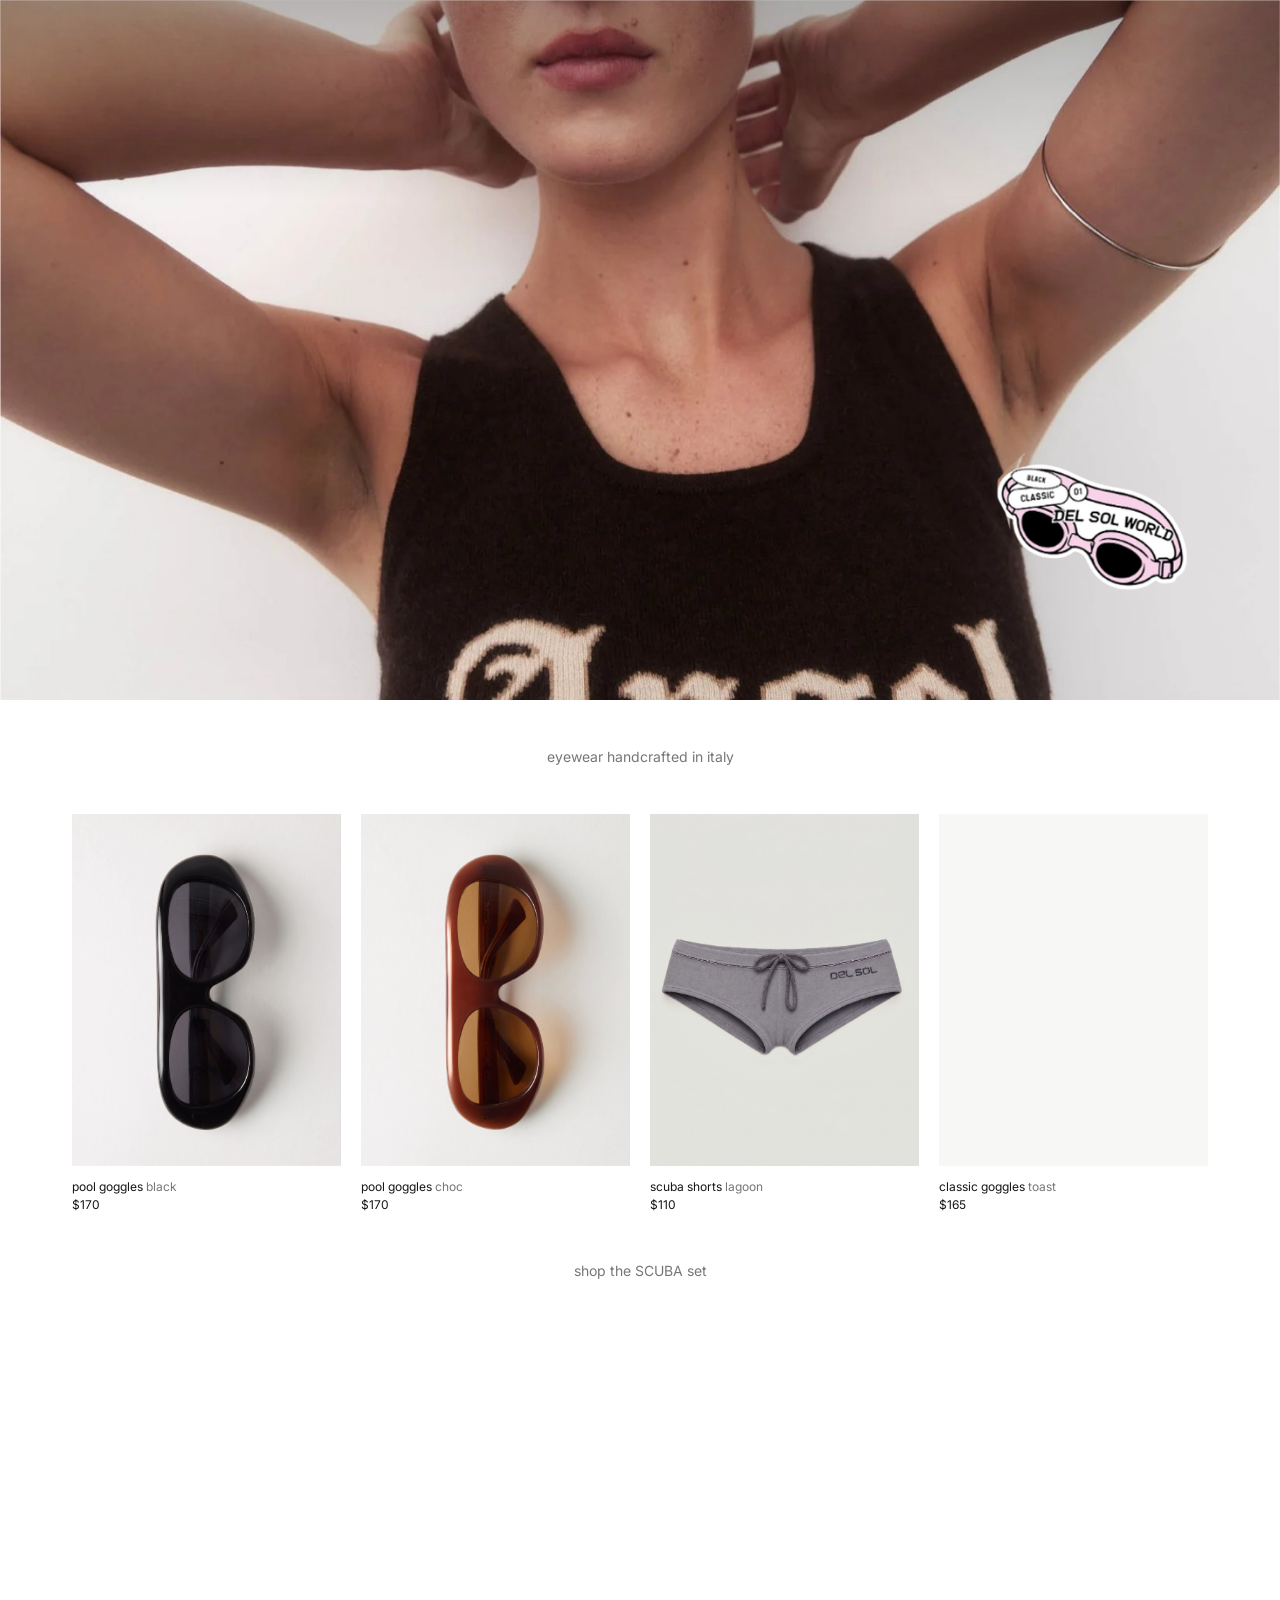
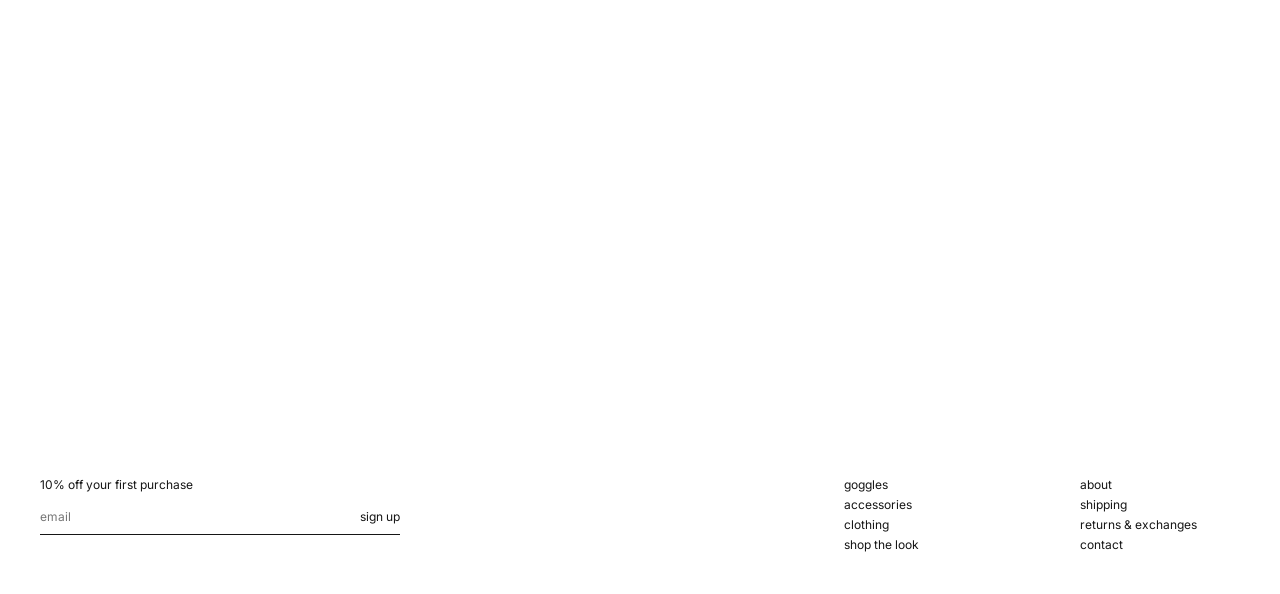
==== commit 39471784: "Add site load animation The Del Sol logo draws in on white, holds, then the page fades up. Plays onc" ====
--- a/index.html
+++ b/index.html
@@ -12,9 +12,14 @@
   <link rel="preconnect" href="https://fonts.googleapis.com">
   <link rel="preconnect" href="https://fonts.gstatic.com" crossorigin>
   <link href="https://fonts.googleapis.com/css2?family=Inter:wght@400;500&display=swap" rel="stylesheet">
-  <link rel="stylesheet" href="styles.css?v=53">
+  <link rel="stylesheet" href="styles.css?v=54">
 </head>
 <body>
+  <!-- Site load: the logo draws in on white, holds, then the page is revealed. Shown once per visit. -->
+  <div class="loader" id="loader" aria-hidden="true">
+    <div class="loader-mark"><img src="https://delsol-salon.com/cdn/shop/t/40/assets/logo.png?width=500" alt=""></div>
+  </div>
+  <script>try { if (sessionStorage.getItem('delsol-loaded')) document.documentElement.classList.add('skip-loader'); } catch (e) {}</script>
   <header class="site-header" id="header">
     <nav class="nav-desktop" aria-label="Main">
       <div class="nav-left">
@@ -72,6 +77,6 @@
   <aside class="cart-drawer" id="cart" aria-label="Cart" aria-hidden="true"></aside>
   <div class="toast" id="toast" role="status"></div>
 
-  <script src="app.js?v=45"></script>
+  <script src="app.js?v=46"></script>
 </body>
 </html>
--- a/styles.css
+++ b/styles.css
@@ -615,3 +615,16 @@
 /* Look page variant change: the new shot cross-fades in over the current one. */
 .v3-left .v3-shot.shot-incoming { position: absolute; inset: 0; opacity: 0; transition: opacity .65s ease; }
 .v3-left .v3-shot.shot-incoming.is-in { opacity: 1; }
+
+/* ============ Site load ============ */
+.loader { position: fixed; inset: 0; z-index: 100; background: var(--white, #fff); display: flex; align-items: center; justify-content: center; transition: opacity .8s ease, visibility 0s linear .8s; }
+.skip-loader .loader { display: none; }
+.loader-mark { width: 230px; overflow: hidden; }
+.loader-mark img { display: block; width: 100%; height: auto; clip-path: inset(0 100% 0 0); opacity: 0; translate: 0 4px;
+  animation: markDraw 1.1s cubic-bezier(.6, .05, .25, 1) .15s forwards; }
+@keyframes markDraw { 0% { clip-path: inset(0 100% 0 0); opacity: 0; translate: 0 4px; } 25% { opacity: 1; } 100% { clip-path: inset(0 0 0 0); opacity: 1; translate: 0 0; } }
+.loader.is-leaving { opacity: 0; visibility: hidden; }
+.loader.is-leaving .loader-mark img { translate: 0 -6px; transition: translate .8s cubic-bezier(.3, .7, .2, 1); }
+body.is-loading { overflow: hidden; }
+@media (max-width: 1000px) { .loader-mark { width: 150px; } }
+@media (prefers-reduced-motion: reduce) { .loader { display: none; } }
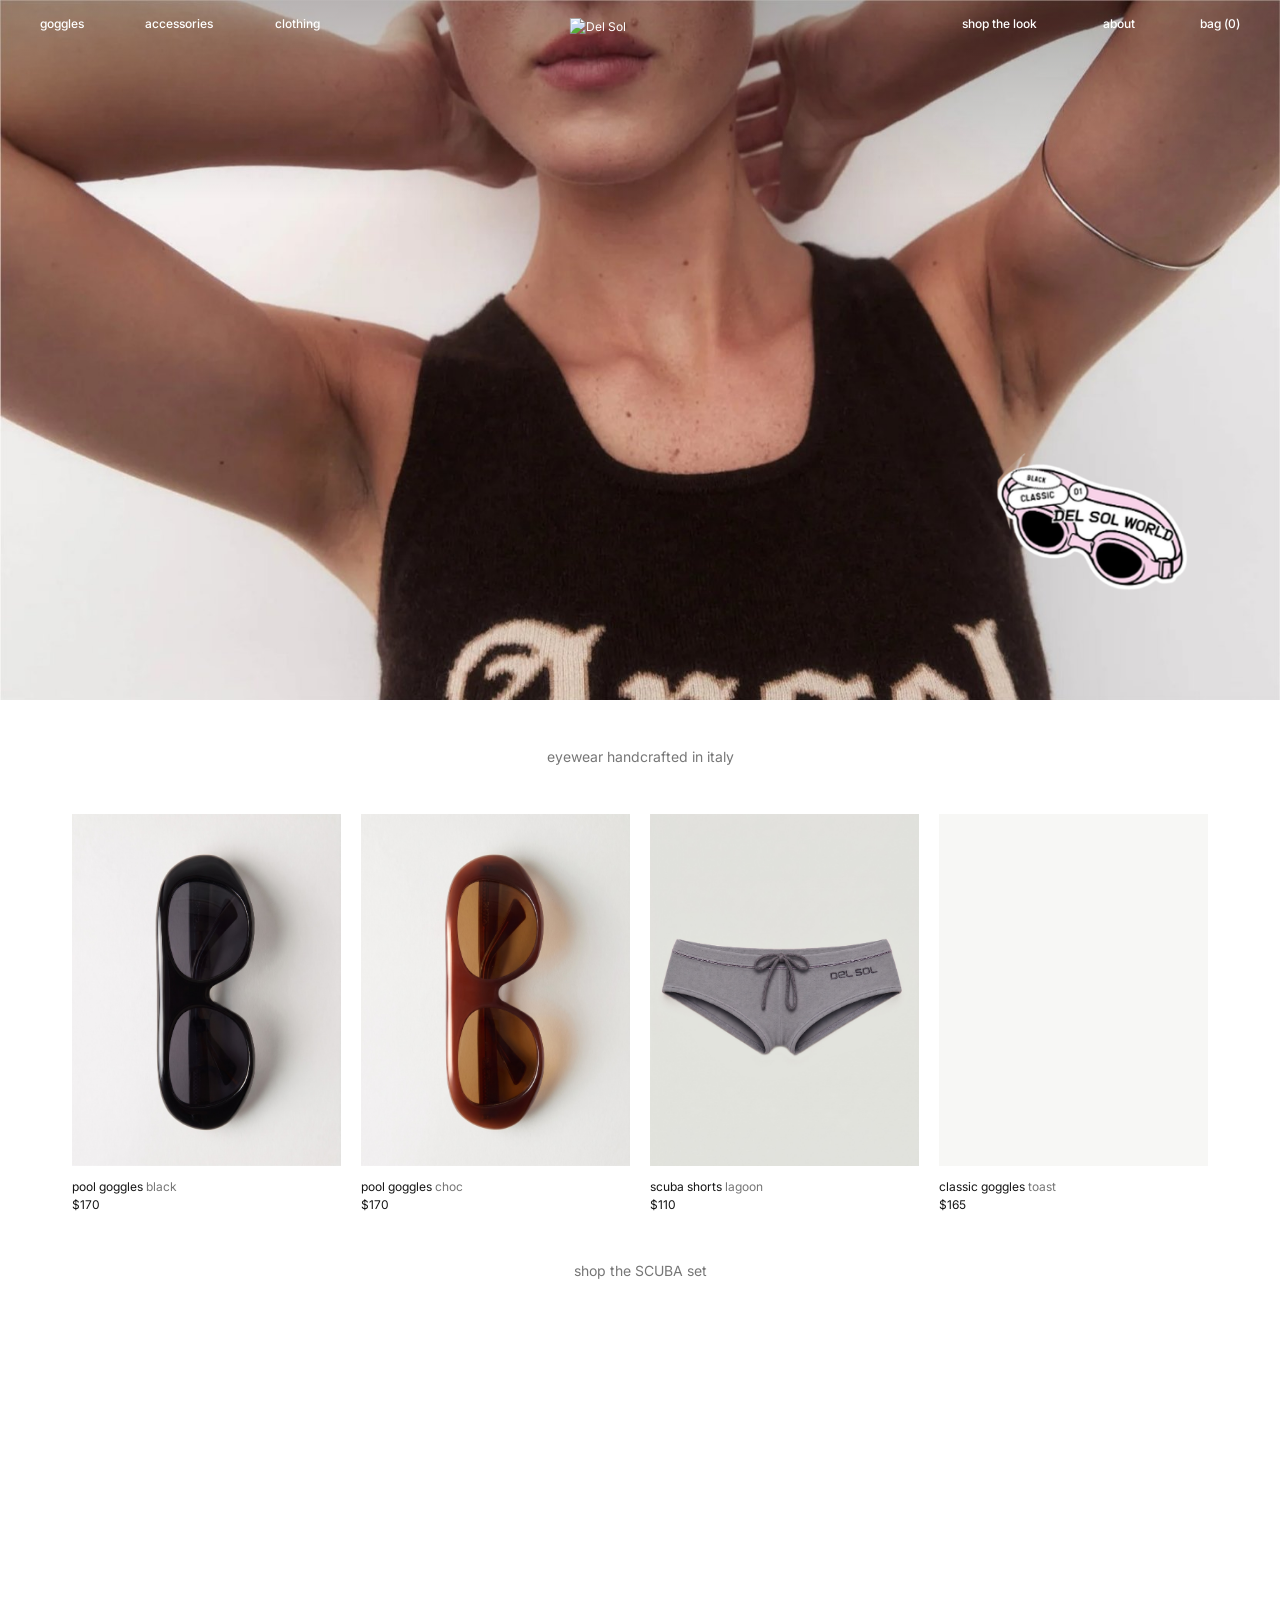
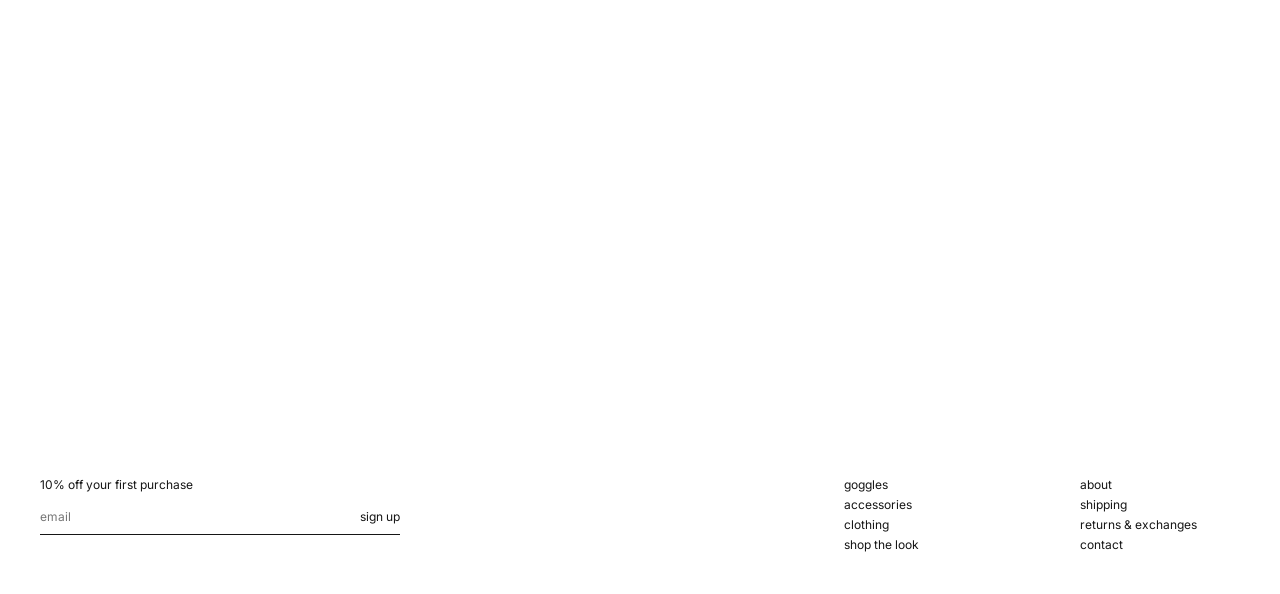
==== commit a5a0e1f8: "Remove load screen; nav appears after the hero The logo load animation is gone. On the home page the" ====
--- a/index.html
+++ b/index.html
@@ -12,14 +12,9 @@
   <link rel="preconnect" href="https://fonts.googleapis.com">
   <link rel="preconnect" href="https://fonts.gstatic.com" crossorigin>
   <link href="https://fonts.googleapis.com/css2?family=Inter:wght@400;500&display=swap" rel="stylesheet">
-  <link rel="stylesheet" href="styles.css?v=54">
+  <link rel="stylesheet" href="styles.css?v=55">
 </head>
 <body>
-  <!-- Site load: the logo draws in on white, holds, then the page is revealed. Shown once per visit. -->
-  <div class="loader" id="loader" aria-hidden="true">
-    <div class="loader-mark"><img src="https://delsol-salon.com/cdn/shop/t/40/assets/logo.png?width=500" alt=""></div>
-  </div>
-  <script>try { if (sessionStorage.getItem('delsol-loaded')) document.documentElement.classList.add('skip-loader'); } catch (e) {}</script>
   <header class="site-header" id="header">
     <nav class="nav-desktop" aria-label="Main">
       <div class="nav-left">
@@ -77,6 +72,6 @@
   <aside class="cart-drawer" id="cart" aria-label="Cart" aria-hidden="true"></aside>
   <div class="toast" id="toast" role="status"></div>
 
-  <script src="app.js?v=46"></script>
+  <script src="app.js?v=47"></script>
 </body>
 </html>
--- a/styles.css
+++ b/styles.css
@@ -616,15 +616,5 @@
 .v3-left .v3-shot.shot-incoming { position: absolute; inset: 0; opacity: 0; transition: opacity .65s ease; }
 .v3-left .v3-shot.shot-incoming.is-in { opacity: 1; }
 
-/* ============ Site load ============ */
-.loader { position: fixed; inset: 0; z-index: 100; background: var(--white, #fff); display: flex; align-items: center; justify-content: center; transition: opacity .8s ease, visibility 0s linear .8s; }
-.skip-loader .loader { display: none; }
-.loader-mark { width: 230px; overflow: hidden; }
-.loader-mark img { display: block; width: 100%; height: auto; clip-path: inset(0 100% 0 0); opacity: 0; translate: 0 4px;
-  animation: markDraw 1.1s cubic-bezier(.6, .05, .25, 1) .15s forwards; }
-@keyframes markDraw { 0% { clip-path: inset(0 100% 0 0); opacity: 0; translate: 0 4px; } 25% { opacity: 1; } 100% { clip-path: inset(0 0 0 0); opacity: 1; translate: 0 0; } }
-.loader.is-leaving { opacity: 0; visibility: hidden; }
-.loader.is-leaving .loader-mark img { translate: 0 -6px; transition: translate .8s cubic-bezier(.3, .7, .2, 1); }
-body.is-loading { overflow: hidden; }
-@media (max-width: 1000px) { .loader-mark { width: 150px; } }
-@media (prefers-reduced-motion: reduce) { .loader { display: none; } }
+/* Home hero fades in as it loads; the nav follows once it's there. */
+.hero .hero-img { transition: opacity 1s ease; }
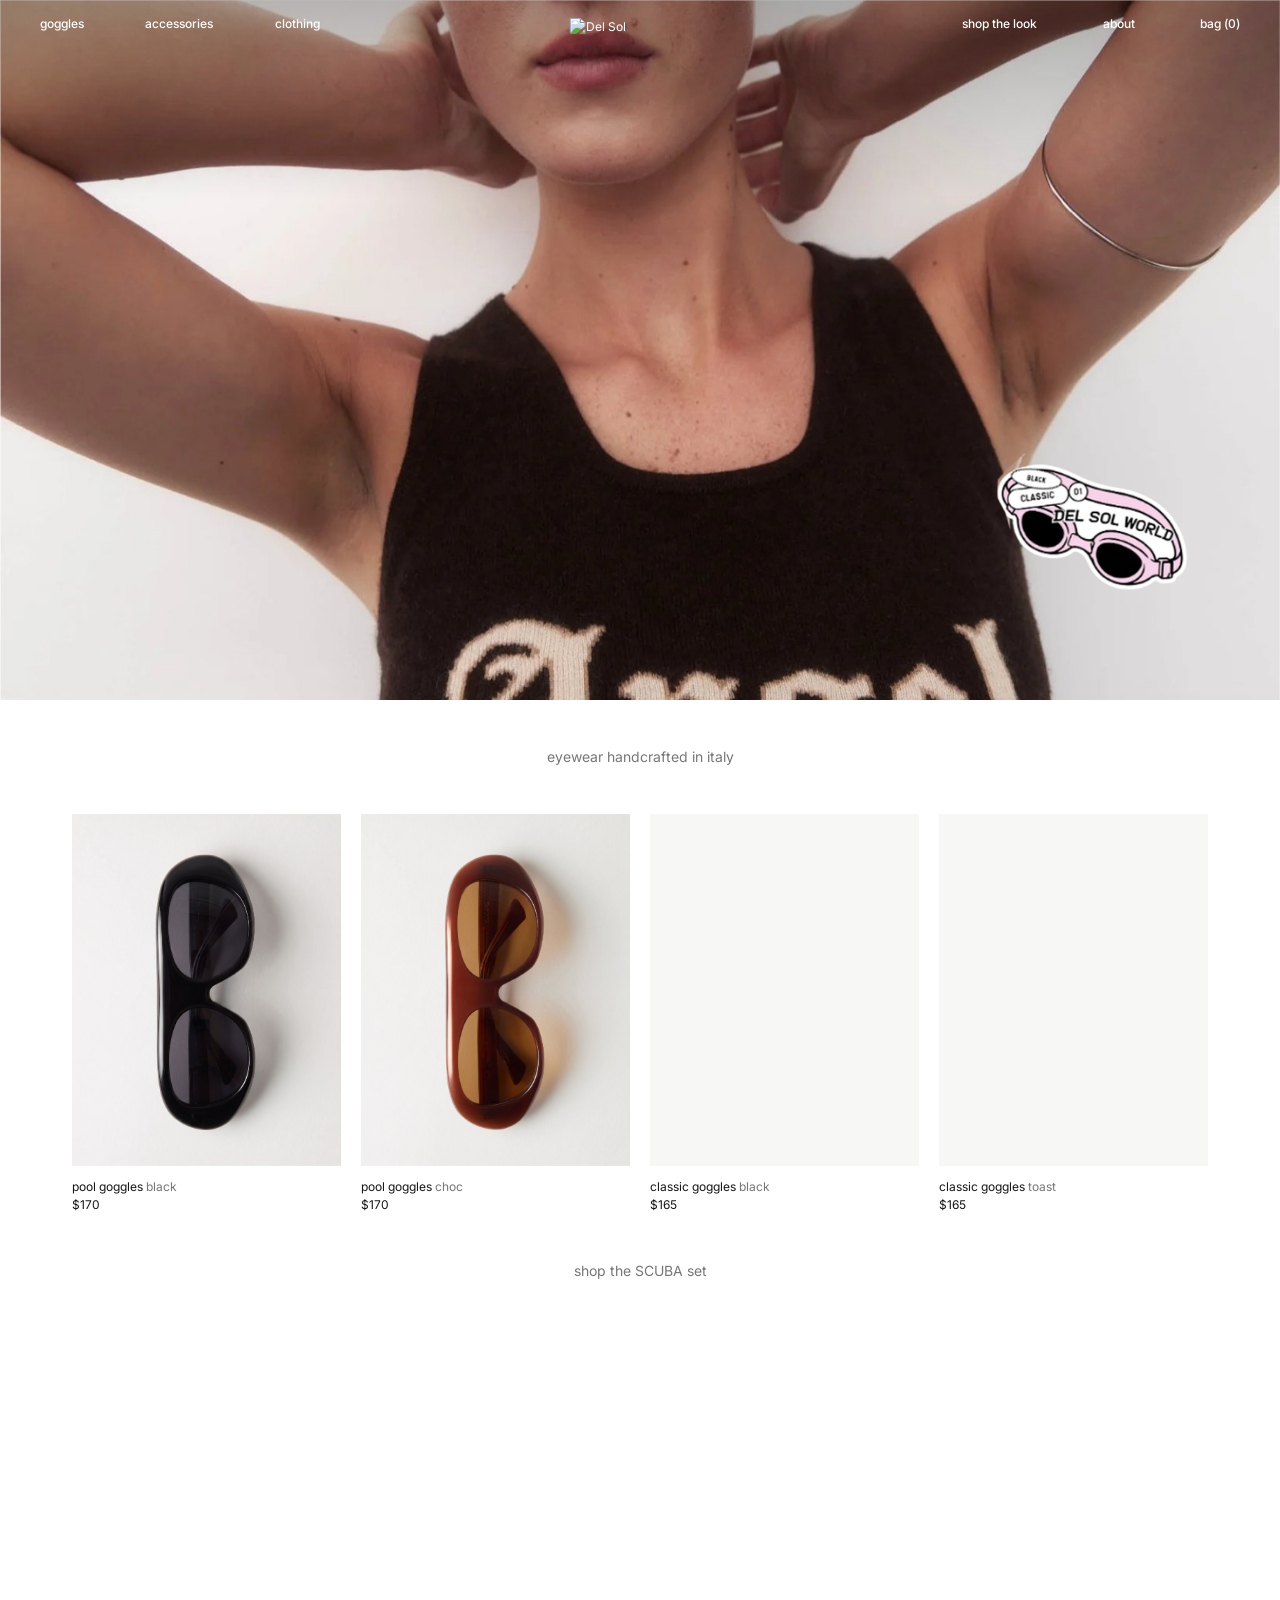
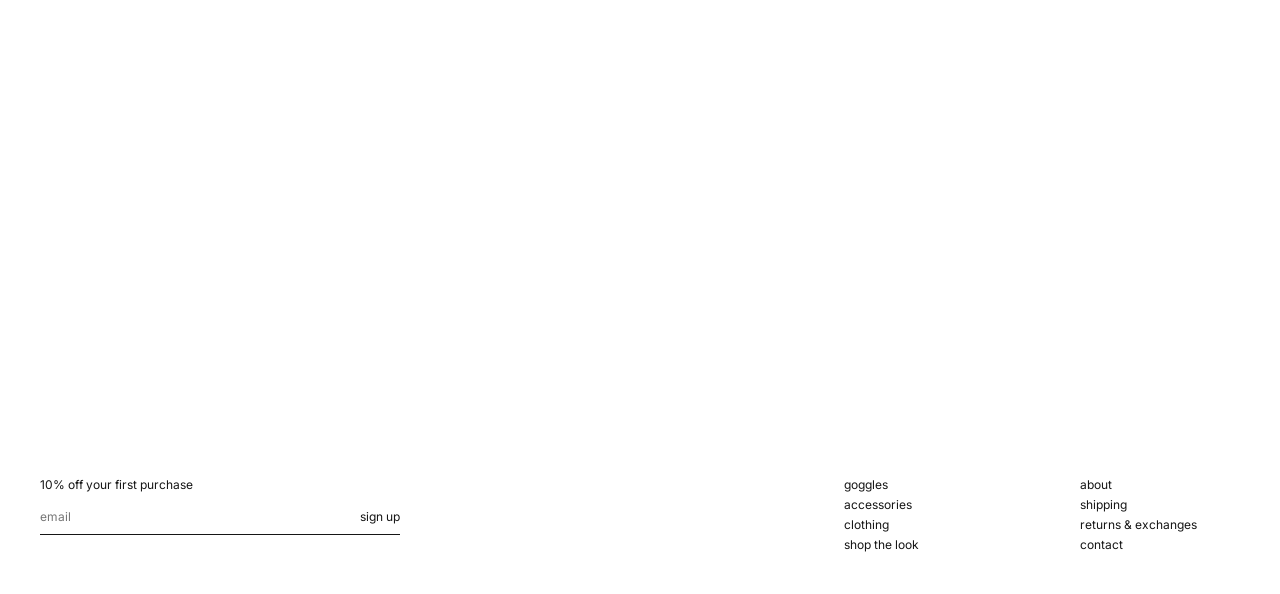
==== commit cf3ae7d0: "Details update in place; eyewear only on the home page Picking a colour, style or size now patches o" ====
--- a/index.html
+++ b/index.html
@@ -12,7 +12,7 @@
   <link rel="preconnect" href="https://fonts.googleapis.com">
   <link rel="preconnect" href="https://fonts.gstatic.com" crossorigin>
   <link href="https://fonts.googleapis.com/css2?family=Inter:wght@400;500&display=swap" rel="stylesheet">
-  <link rel="stylesheet" href="styles.css?v=55">
+  <link rel="stylesheet" href="styles.css?v=56">
 </head>
 <body>
   <header class="site-header" id="header">
@@ -72,6 +72,6 @@
   <aside class="cart-drawer" id="cart" aria-label="Cart" aria-hidden="true"></aside>
   <div class="toast" id="toast" role="status"></div>
 
-  <script src="app.js?v=47"></script>
+  <script src="app.js?v=51"></script>
 </body>
 </html>
--- a/styles.css
+++ b/styles.css
@@ -618,3 +618,12 @@
 
 /* Home hero fades in as it loads; the nav follows once it's there. */
 .hero .hero-img { transition: opacity 1s ease; }
+
+/* Quicker nav arrival: shorter fade and a tighter stagger. */
+.site-header .logo, .site-header .nav-link { transition: opacity .5s var(--ease-out), translate .5s var(--ease-out); }
+body.is-ready .site-header .logo { transition-delay: 0s; }
+body.is-ready .nav-left > :nth-child(1) .nav-link, body.is-ready .nav-left > .nav-link:nth-child(1),
+body.is-ready .nav-right > :nth-child(1) { transition-delay: .04s; }
+body.is-ready .nav-left > .nav-link:nth-child(2), body.is-ready .nav-right > :nth-child(2) { transition-delay: .08s; }
+body.is-ready .nav-left > .nav-link:nth-child(3), body.is-ready .nav-right > :nth-child(3) { transition-delay: .12s; }
+body.is-ready .nav-mobile .nav-link { transition-delay: .06s; }
